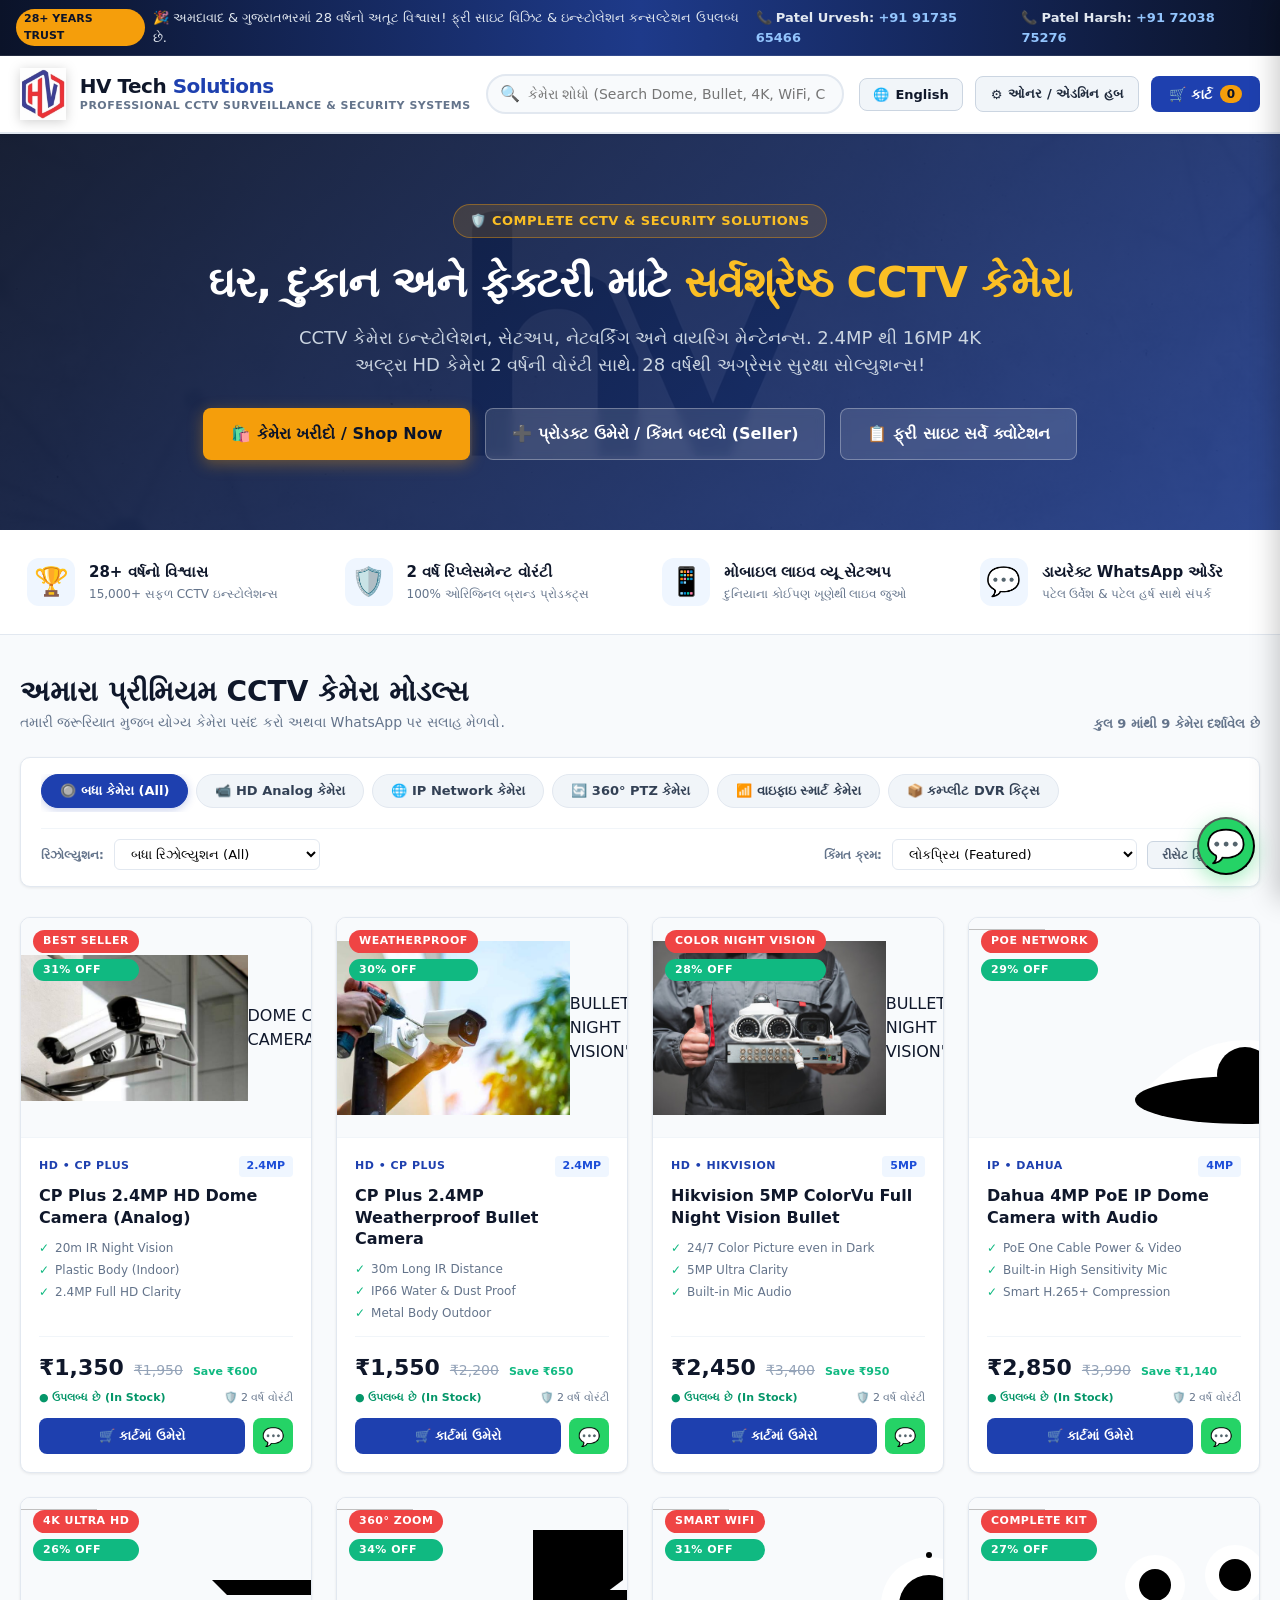
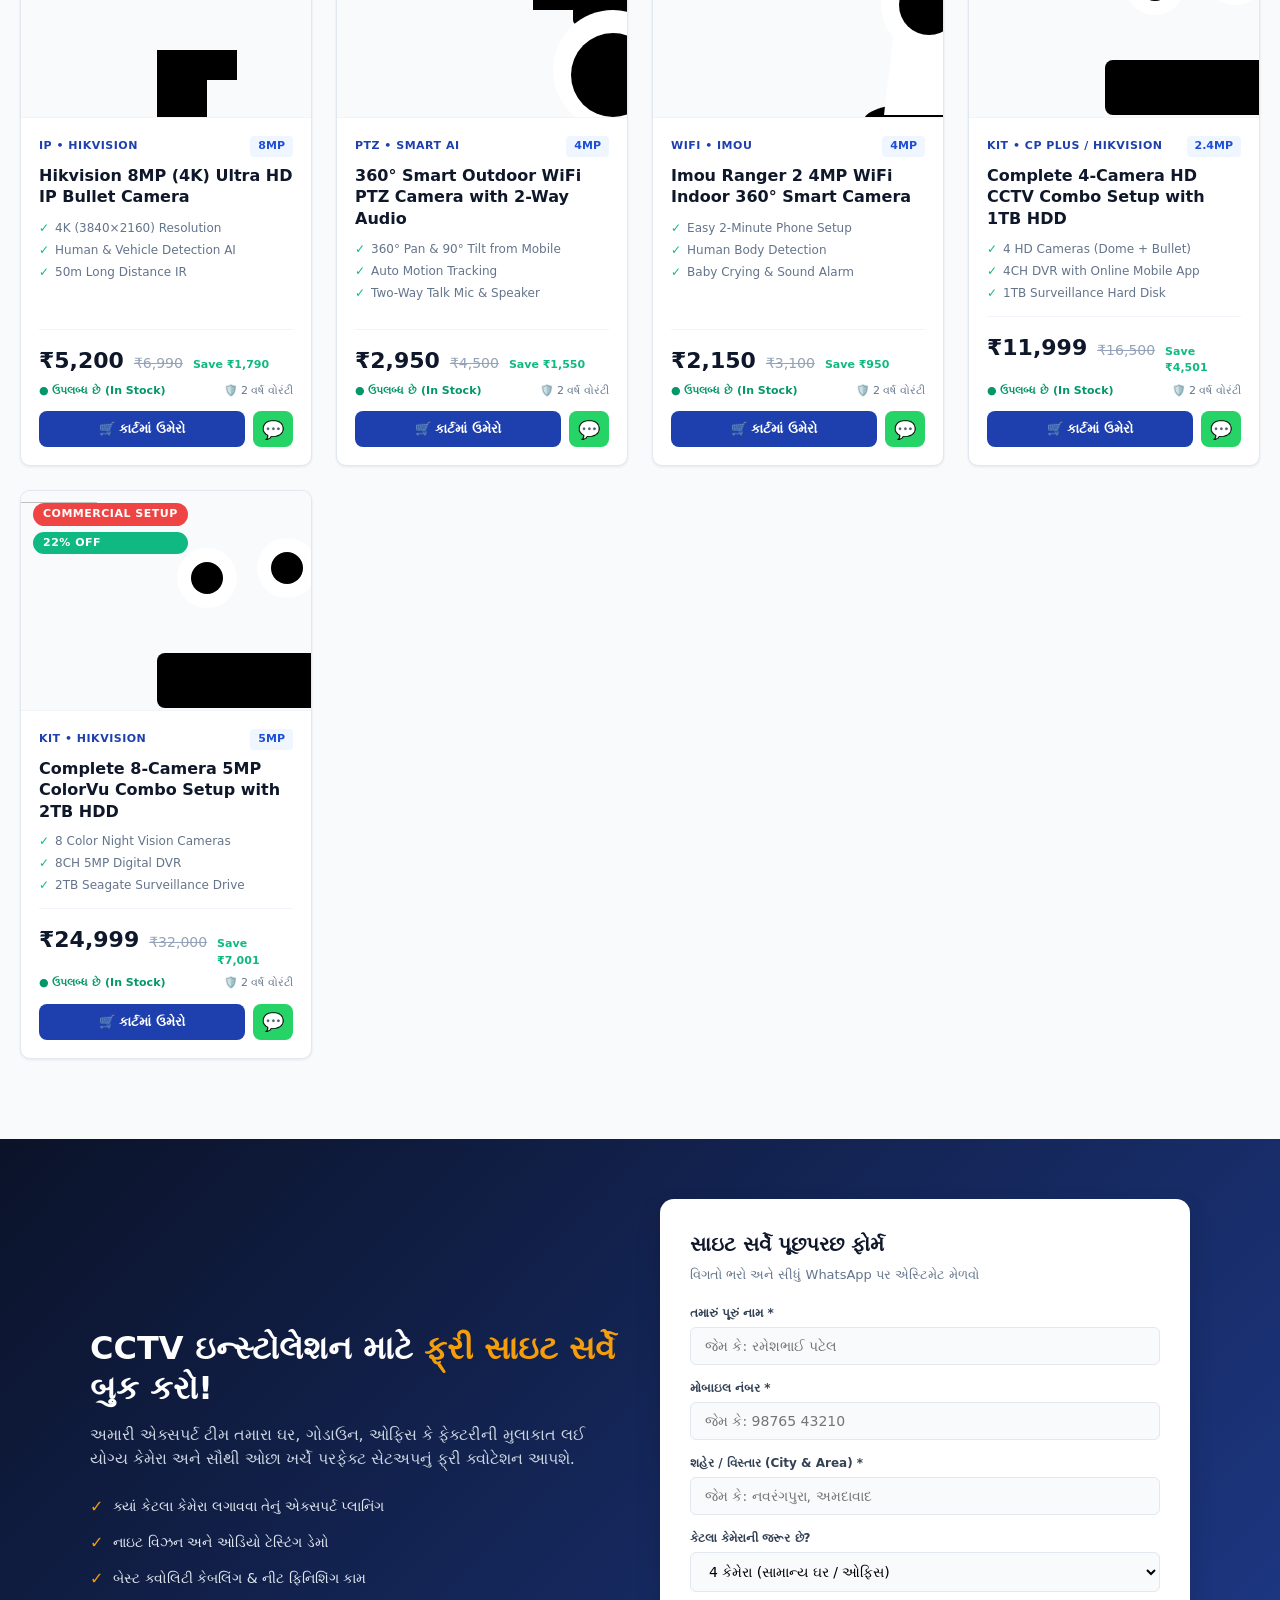
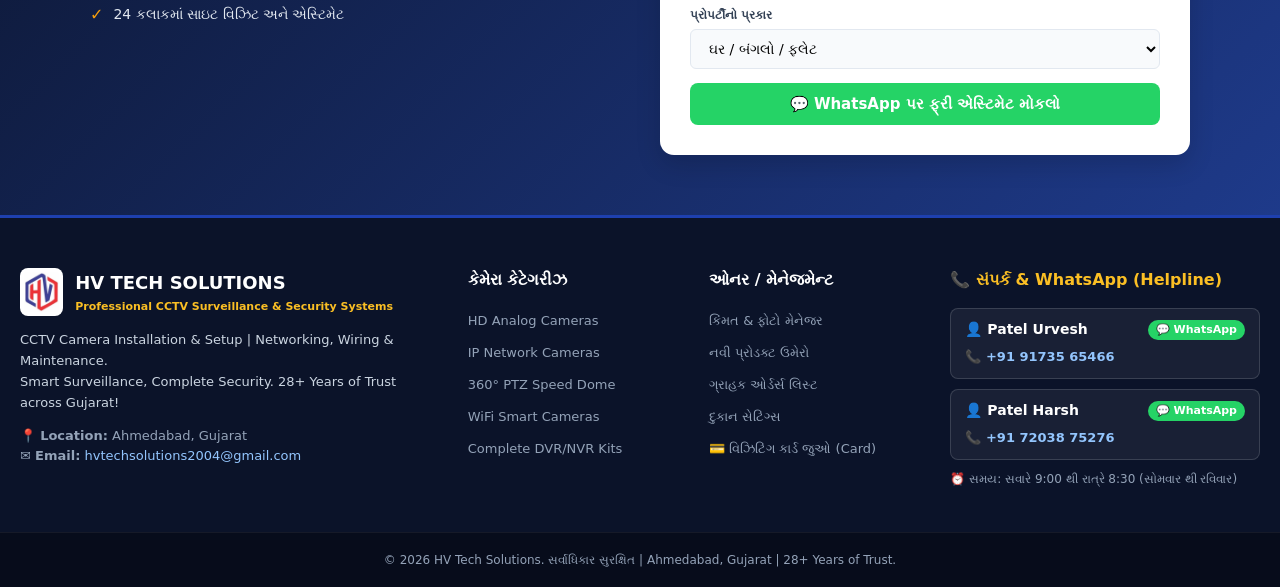
==== CCTV-Website-main/index.html @ d51a5d4d "Initial commit" ====
<!DOCTYPE html>
<html lang="gu">
<head>
    <meta charset="UTF-8">
    <meta name="viewport" content="width=device-width, initial-scale=1.0">
    <title>HV Tech Solutions - CCTV Camera Sales & Security Systems</title>
    <meta name="description" content="Complete CCTV Security Solutions in Gujarat. Buy HD, IP, PTZ, WiFi Smart Cameras, DVR Kits with 2 Year Warranty & Installation.">
    <link rel="stylesheet" href="style.css">
    <!-- Google Fonts for crisp Gujarati and English typography -->
    <link rel="preconnect" href="https://fonts.googleapis.com">
    <link rel="preconnect" href="https://fonts.gstatic.com" crossorigin>
    <link href="https://fonts.googleapis.com/css2?family=Plus+Jakarta+Sans:wght@400;500;600;700;800&display=swap" rel="stylesheet">
</head>
<body>

    <!-- 1. Top Announcement Bar -->
    <div class="announcement-bar">
        <div class="announcement-text">
            <span class="badge">28+ YEARS TRUST</span>
            <span id="announcementText" data-i18n="announcement">🎉 અમદાવાદ & ગુજરાતભરમાં 28 વર્ષનો અતૂટ વિશ્વાસ! ફ્રી સાઇટ વિઝિટ & ઇન્સ્ટોલેશન કન્સલ્ટેશન ઉપલબ્ધ છે.</span>
        </div>
        <div class="announcement-contact">
            <span>📞 <b>Patel Urvesh:</b> <a href="tel:+919173565466">+91 91735 65466</a></span>
            <span>📞 <b>Patel Harsh:</b> <a href="tel:+917203875276">+91 72038 75276</a></span>
        </div>
    </div>

    <!-- 2. Main Header -->
    <header class="site-header">
        <div class="header-container">
            <!-- Logo with HV Hexagon Badge from visiting card -->
            <a href="#" class="logo-area" onclick="resetAllFilters()">
                <img src="hv_logo.png" alt="HV Tech Solutions Logo" class="site-logo-img">
                <div class="logo-text">
                    <h1>HV Tech <span>Solutions</span></h1>
                    <p data-i18n="tagline">Professional CCTV Surveillance & Security Systems</p>
                </div>
            </a>

            <!-- Live Search Bar -->
            <div class="header-search">
                <span class="search-icon">🔍</span>
                <input type="text" id="searchInput" placeholder="કેમેરા શોધો (Search Dome, Bullet, 4K, WiFi, CP Plus, Hikvision...)">
                <span class="search-clear" id="searchClearBtn" onclick="clearSearch()">✕</span>
            </div>

            <!-- Header Actions -->
            <div class="header-actions">
                <!-- Language Toggle Button (English <-> ગુજરાતી) -->
                <button class="btn-lang-toggle" id="langToggleBtn" onclick="toggleLanguage()" title="Switch Language / ભાષા બદલો">
                    🌐 <span id="currentLangLabel">English</span>
                </button>

                <!-- Owner Hub / Admin Login Button -->
                <button class="btn-header-admin" id="adminToggleBtn" onclick="toggleAdminMode()" title="Owner / Seller Hub">
                    ⚙️ <span id="adminToggleText">ઓનર / એડમિન હબ</span>
                </button>

                <!-- Cart Button -->
                <button class="btn-header-cart" onclick="openCartDrawer()" title="View Shopping Cart">
                    <span id="cartBtnText">🛒 કાર્ટ</span>
                    <span class="cart-badge" id="cartCountBadge">0</span>
                </button>
            </div>
        </div>
    </header>

    <!-- 3. Admin Live Action Quick Banner (Shows when Admin Mode is ON) -->
    <div class="admin-quick-banner" id="adminQuickBanner">
        <div class="admin-banner-inner">
            <div class="admin-banner-status">
                <span class="status-dot"></span>
                <span><b>એડમિન મોડ ચાલુ છે:</b> તમે અહીંથી લાઈવ નવી પ્રોડક્ટ ઉમેરી શકો છો અને કિંમતો બદલી શકો છો!</span>
            </div>
            <div class="admin-banner-actions">
                <button class="btn-sm-accent" onclick="openOwnerHub('add')">➕ નવી પ્રોડક્ટ ઉમેરો (Add Product)</button>
                <button class="btn-sm-light" onclick="openOwnerHub('manage')">📊 કિંમત બદલો મેનેજર (Manage Prices)</button>
                <button class="btn-sm-light" onclick="resetToDefaultProducts()">🔄 ડિફોલ્ટ રિસેટ (Reset Catalog)</button>
                <button class="btn-sm-light" onclick="toggleAdminMode()">🔒 એડમિન બંધ કરો (Logout)</button>
            </div>
        </div>
    </div>

    <!-- 4. Hero Section -->
    <section class="hero-section">
        <div class="hero-content">
            <div class="hero-pill" data-i18n="hero_pill">🛡️ COMPLETE CCTV & SECURITY SOLUTIONS</div>
            <h2 class="hero-title" data-i18n="hero_title">ઘર, દુકાન અને ફેક્ટરી માટે <span>સર્વશ્રેષ્ઠ CCTV કેમેરા</span></h2>
            <p class="hero-description" data-i18n="hero_desc">
                CCTV કેમેરા ઇન્સ્ટોલેશન, સેટઅપ, નેટવર્કિંગ અને વાયરિંગ મેન્ટેનન્સ. 2.4MP થી 16MP 4K અલ્ટ્રા HD કેમેરા 2 વર્ષની વોરંટી સાથે. 28 વર્ષથી અગ્રેસર સુરક્ષા સોલ્યુશન્સ!
            </p>
            <div class="hero-buttons">
                <a href="#catalog" class="btn-hero-primary" data-i18n="shop_btn">🛍️ કેમેરા ખરીદો / Shop Now</a>
                <button class="btn-hero-secondary" onclick="openOwnerHub('add')" data-i18n="seller_btn">➕ પ્રોડક્ટ ઉમેરો / કિંમત બદલો (Seller)</button>
                <a href="#inquirySection" class="btn-hero-secondary" data-i18n="survey_btn">📋 ફ્રી સાઇટ સર્વે ક્વોટેશન</a>
            </div>
        </div>
    </section>

    <!-- 5. Trust Badges Strip -->
    <section class="trust-strip">
        <div class="trust-grid">
            <div class="trust-item">
                <div class="trust-icon">🏆</div>
                <div class="trust-info">
                    <h4 data-i18n="trust_1_title">28+ વર્ષનો વિશ્વાસ</h4>
                    <p data-i18n="trust_1_desc">15,000+ સફળ CCTV ઇન્સ્ટોલેશન્સ</p>
                </div>
            </div>
            <div class="trust-item">
                <div class="trust-icon">🛡️</div>
                <div class="trust-info">
                    <h4 data-i18n="trust_2_title">2 વર્ષ રિપ્લેસમેન્ટ વોરંટી</h4>
                    <p data-i18n="trust_2_desc">100% ઓરિજિનલ બ્રાન્ડ પ્રોડક્ટ્સ</p>
                </div>
            </div>
            <div class="trust-item">
                <div class="trust-icon">📱</div>
                <div class="trust-info">
                    <h4 data-i18n="trust_3_title">મોબાઇલ લાઇવ વ્યૂ સેટઅપ</h4>
                    <p data-i18n="trust_3_desc">દુનિયાના કોઈપણ ખૂણેથી લાઇવ જુઓ</p>
                </div>
            </div>
            <div class="trust-item">
                <div class="trust-icon">💬</div>
                <div class="trust-info">
                    <h4 data-i18n="trust_4_title">ડાયરેક્ટ WhatsApp ઓર્ડર</h4>
                    <p data-i18n="trust_4_desc">પટેલ ઉર્વેશ & પટેલ હર્ષ સાથે સંપર્ક</p>
                </div>
            </div>
        </div>
    </section>

    <!-- 6. Main Product Catalog Section -->
    <main class="catalog-container" id="catalog">
        <div class="section-title-bar">
            <div>
                <h2 data-i18n="catalog_title">અમારા પ્રીમિયમ CCTV કેમેરા મોડલ્સ</h2>
                <p data-i18n="catalog_desc">તમારી જરૂરિયાત મુજબ યોગ્ય કેમેરા પસંદ કરો અથવા WhatsApp પર સલાહ મેળવો.</p>
            </div>
            <div class="product-count-badge" id="productCountBadge">Loading Cameras...</div>
        </div>

        <!-- Filter Bar -->
        <div class="filter-bar">
            <!-- Category Tabs -->
            <div class="category-tabs">
                <button class="category-tab-btn active" onclick="setCategory('all', this)" data-i18n="tab_all">🔘 બધા કેમેરા (All)</button>
                <button class="category-tab-btn" onclick="setCategory('hd', this)" data-i18n="tab_hd">📹 HD Analog કેમેરા</button>
                <button class="category-tab-btn" onclick="setCategory('ip', this)" data-i18n="tab_ip">🌐 IP Network કેમેરા</button>
                <button class="category-tab-btn" onclick="setCategory('ptz', this)" data-i18n="tab_ptz">🔄 360° PTZ કેમેરા</button>
                <button class="category-tab-btn" onclick="setCategory('wifi', this)" data-i18n="tab_wifi">📶 વાઇફાઇ સ્માર્ટ કેમેરા</button>
                <button class="category-tab-btn" onclick="setCategory('kit', this)" data-i18n="tab_kit">📦 કમ્પ્લીટ DVR કિટ્સ</button>
            </div>

            <!-- Secondary Filters Row -->
            <div class="filter-secondary-row">
                <div class="filter-group">
                    <span class="filter-label" data-i18n="res_label">રિઝોલ્યુશન (Resolution):</span>
                    <select id="filterResolution" class="filter-select">
                        <option value="all">બધા રિઝોલ્યુશન (All)</option>
                        <option value="2.4MP">2.4 Megapixel Full HD</option>
                        <option value="4MP">4 Megapixel 2K</option>
                        <option value="5MP">5 Megapixel Super HD</option>
                        <option value="8MP">8 Megapixel 4K Ultra HD</option>
                    </select>
                </div>

                <div class="filter-group">
                    <span class="filter-label" data-i18n="sort_label">કિંમત ક્રમ (Sort):</span>
                    <select id="filterSort" class="filter-select">
                        <option value="featured">લોકપ્રિય (Featured)</option>
                        <option value="price-low">કિંમત: ઓછી થી વધુ (Low to High)</option>
                        <option value="price-high">કિંમત: વધુ થી ઓછી (High to Low)</option>
                        <option value="resolution">રિઝોલ્યુશન: હાઇ ક્વોલિટી</option>
                    </select>
                    <button class="btn-sm-light" style="background:#f1f5f9; color:#475569; border-color:#cbd5e1;" onclick="resetAllFilters()" data-i18n="reset_filter">રીસેટ ફિલ્ટર</button>
                </div>
            </div>
        </div>

        <!-- Dynamic Product Grid -->
        <div class="product-grid" id="productGrid">
            <!-- Rendered by script.js -->
        </div>
    </main>

    <!-- 7. Free Site Survey & Installation Inquiry Section -->
    <section class="inquiry-section" id="inquirySection">
        <div class="inquiry-inner">
            <div class="inquiry-text">
                <h2 data-i18n="inquiry_title">CCTV ઇન્સ્ટોલેશન માટે <span>ફ્રી સાઇટ સર્વે</span> બુક કરો!</h2>
                <p data-i18n="inquiry_desc">
                    અમારી એક્સપર્ટ ટીમ તમારા ઘર, ગોડાઉન, ઓફિસ કે ફેક્ટરીની મુલાકાત લઈ યોગ્ય કેમેરા અને સૌથી ઓછા ખર્ચે પરફેક્ટ સેટઅપનું ફ્રી ક્વોટેશન આપશે.
                </p>
                <ul class="inquiry-checklist">
                    <li><span>✓</span> ક્યાં કેટલા કેમેરા લગાવવા તેનું એક્સપર્ટ પ્લાનિંગ</li>
                    <li><span>✓</span> નાઇટ વિઝન અને ઓડિયો ટેસ્ટિંગ ડેમો</li>
                    <li><span>✓</span> બેસ્ટ ક્વોલિટી કેબલિંગ & નીટ ફિનિશિંગ કામ</li>
                    <li><span>✓</span> 24 કલાકમાં સાઇટ વિઝિટ અને એસ્ટિમેટ</li>
                </ul>
            </div>

            <!-- Inquiry Form -->
            <div class="inquiry-form-card">
                <h3>સાઇટ સર્વે પૂછપરછ ફોર્મ</h3>
                <p>વિગતો ભરો અને સીધું WhatsApp પર એસ્ટિમેટ મેળવો</p>
                <form id="surveyForm" onsubmit="submitSiteSurvey(event)">
                    <div class="form-group">
                        <label>તમારું પૂરું નામ *</label>
                        <input type="text" id="surveyName" class="form-control" placeholder="જેમ કે: રમેશભાઈ પટેલ" required>
                    </div>
                    <div class="form-group">
                        <label>મોબાઇલ નંબર *</label>
                        <input type="tel" id="surveyPhone" class="form-control" placeholder="જેમ કે: 98765 43210" required>
                    </div>
                    <div class="form-group">
                        <label>શહેર / વિસ્તાર (City & Area) *</label>
                        <input type="text" id="surveyLocation" class="form-control" placeholder="જેમ કે: નવરંગપુરા, અમદાવાદ" required>
                    </div>
                    <div class="form-group">
                        <label>કેટલા કેમેરાની જરૂર છે?</label>
                        <select id="surveyCameras" class="form-control">
                            <option value="2 Cameras (નાની દુકાન / ઘર)">2 કેમેરા (નાની દુકાન / ઘર)</option>
                            <option value="4 Cameras (સામાન્ય ઘર / ઓફિસ)" selected>4 કેમેરા (સામાન્ય ઘર / ઓફિસ)</option>
                            <option value="8 Cameras (શોરૂમ / મોટું મકાન)">8 કેમેરા (શોરૂમ / મોટું મકાન)</option>
                            <option value="16+ Cameras (ગોડાઉન / ફેક્ટરી)">16+ કેમેરા (ગોડાઉન / ફેક્ટરી)</option>
                        </select>
                    </div>
                    <div class="form-group">
                        <label>પ્રોપર્ટીનો પ્રકાર</label>
                        <select id="surveyProperty" class="form-control">
                            <option value="Home / Flat">ઘર / બંગલો / ફ્લેટ</option>
                            <option value="Shop / Showroom">દુકાન / શોરૂમ</option>
                            <option value="Office / Building">ઓફિસ / કોમર્શિયલ</option>
                            <option value="Factory / Godown">ફેક્ટરી / ગોડાઉન</option>
                            <option value="Farmhouse">ફાર્મહાઉસ / ખુલ્લી જગ્યા</option>
                        </select>
                    </div>
                    <button type="submit" class="btn-submit-inquiry">
                        💬 WhatsApp પર ફ્રી એસ્ટિમેટ મોકલો
                    </button>
                </form>
            </div>
        </div>
    </section>

    <!-- 8. Footer -->
    <footer class="site-footer">
        <div class="footer-top">
            <!-- Company Info & Logo -->
            <div class="footer-col">
                <div style="display:flex; align-items:center; gap:12px; margin-bottom:14px;">
                    <img src="hv_logo.png" alt="HV Logo" style="height:48px; width:auto; background:white; padding:4px; border-radius:8px;">
                    <div>
                        <h3 style="margin-bottom:2px; font-size:18px;">HV TECH SOLUTIONS</h3>
                        <p style="margin:0; font-size:11px; color:#fbbf24; font-weight:bold;">Professional CCTV Surveillance & Security Systems</p>
                    </div>
                </div>
                <p style="font-size:13px; color:#cbd5e1; line-height:1.6;">
                    CCTV Camera Installation & Setup | Networking, Wiring & Maintenance.<br>
                    Smart Surveillance, Complete Security. 28+ Years of Trust across Gujarat!
                </p>
                <p style="font-size:13px; color:#94a3b8; margin-top:8px;">
                    📍 <b>Location:</b> Ahmedabad, Gujarat<br>
                    ✉️ <b>Email:</b> <a href="mailto:hvtechsolutions2004@gmail.com" style="color:#93c5fd; text-decoration:none;">hvtechsolutions2004@gmail.com</a>
                </p>
            </div>

            <!-- Categories -->
            <div class="footer-col">
                <h3 data-i18n="footer_cat_title">કેમેરા કેટેગરીઝ</h3>
                <ul class="footer-links">
                    <li><a href="#catalog" onclick="setCategory('hd')">HD Analog Cameras</a></li>
                    <li><a href="#catalog" onclick="setCategory('ip')">IP Network Cameras</a></li>
                    <li><a href="#catalog" onclick="setCategory('ptz')">360° PTZ Speed Dome</a></li>
                    <li><a href="#catalog" onclick="setCategory('wifi')">WiFi Smart Cameras</a></li>
                    <li><a href="#catalog" onclick="setCategory('kit')">Complete DVR/NVR Kits</a></li>
                </ul>
            </div>

            <!-- Owner & Quick Management Links -->
            <div class="footer-col">
                <h3 data-i18n="footer_admin_title">ઓનર / મેનેજમેન્ટ</h3>
                <ul class="footer-links">
                    <li><a href="#" onclick="openOwnerHub('manage')">કિંમત & ફોટો મેનેજર</a></li>
                    <li><a href="#" onclick="openOwnerHub('add')">નવી પ્રોડક્ટ ઉમેરો</a></li>
                    <li><a href="#" onclick="openOwnerHub('orders')">ગ્રાહક ઓર્ડર્સ લિસ્ટ</a></li>
                    <li><a href="#" onclick="openOwnerHub('settings')">દુકાન સેટિંગ્સ</a></li>
                    <li><a href="#" onclick="openVisitingCardModal()">💳 વિઝિટિંગ કાર્ડ જુઓ (Card)</a></li>
                </ul>
            </div>

            <!-- Direct Contact: Patel Urvesh & Patel Harsh -->
            <div class="footer-col">
                <h3 style="color:#fbbf24;">📞 સંપર્ક & WhatsApp (Helpline)</h3>
                
                <!-- Patel Urvesh Card -->
                <div class="footer-contact-card">
                    <div class="footer-contact-name">
                        <span>👤 Patel Urvesh</span>
                        <a href="https://wa.me/919173565466?text=Hello%20Patel%20Urvesh%2C%20I%20need%20information%20about%20CCTV%20Cameras" target="_blank" class="footer-wa-badge">
                            💬 WhatsApp
                        </a>
                    </div>
                    <div>
                        <a href="tel:+919173565466" class="footer-contact-phone">
                            📞 +91 91735 65466
                        </a>
                    </div>
                </div>

                <!-- Patel Harsh Card -->
                <div class="footer-contact-card">
                    <div class="footer-contact-name">
                        <span>👤 Patel Harsh</span>
                        <a href="https://wa.me/917203875276?text=Hello%20Patel%20Harsh%2C%20I%20need%20information%20about%20CCTV%20Cameras" target="_blank" class="footer-wa-badge">
                            💬 WhatsApp
                        </a>
                    </div>
                    <div>
                        <a href="tel:+917203875276" class="footer-contact-phone">
                            📞 +91 72038 75276
                        </a>
                    </div>
                </div>

                <p style="font-size:12px; color:#94a3b8; margin-top:8px;">
                    ⏰ સમય: સવારે 9:00 થી રાત્રે 8:30 (સોમવાર થી રવિવાર)
                </p>
            </div>
        </div>
        <div class="footer-bottom">
            <p>&copy; 2026 HV Tech Solutions. સર્વાધિકાર સુરક્ષિત | Ahmedabad, Gujarat | 28+ Years of Trust.</p>
        </div>
    </footer>

    <!-- ------------------------------------------------------------- -->
    <!-- MODALS AND DRAWERS                                            -->
    <!-- ------------------------------------------------------------- -->

    <!-- Shopping Cart Slide-over Drawer -->
    <div class="cart-drawer" id="cartDrawer">
        <div class="cart-drawer-header">
            <h3>🛒 શોપિંગ કાર્ટ (Shopping Cart)</h3>
            <button class="modal-close-btn" onclick="closeCartDrawer()">✕</button>
        </div>
        <div class="cart-items-scroll" id="cartItemsContainer">
            <!-- Rendered by script.js -->
        </div>
        <div class="cart-drawer-footer">
            <div class="cart-summary-line">
                <span>સબટોટલ (Subtotal):</span>
                <span id="cartSubtotal">₹0</span>
            </div>
            <div class="cart-summary-line">
                <span>ડિલિવરી / પેકિંગ:</span>
                <span style="color:#10b981; font-weight:bold;">ફ્રી (FREE)</span>
            </div>
            <div class="cart-summary-line total-line">
                <span>કુલ રકમ (Total):</span>
                <span id="cartGrandTotal">₹0</span>
            </div>
            <button class="btn-checkout-wa" onclick="proceedToCheckout()">
                💬 આગળ વધો / ઓર્ડર વિગતો ભરો
            </button>
        </div>
    </div>

    <!-- Checkout Details Modal -->
    <div class="modal-overlay" id="checkoutModal">
        <div class="modal-window">
            <div class="modal-header">
                <h3>📋 ગ્રાહકની વિગત અને ડિલિવરી સરનામું</h3>
                <button class="modal-close-btn" onclick="closeCheckoutModal()">✕</button>
            </div>
            <div class="modal-body">
                <form id="checkoutForm" onsubmit="submitWhatsAppOrder(event)">
                    <div class="form-group">
                        <label>તમારું પૂરું નામ *</label>
                        <input type="text" id="custName" class="form-control" placeholder="જેમ કે: દિલીપભાઈ શાહ" required>
                    </div>
                    <div class="form-group">
                        <label>મોબાઇલ / WhatsApp નંબર *</label>
                        <input type="tel" id="custPhone" class="form-control" placeholder="જેમ કે: 98250 12345" required>
                    </div>
                    <div class="form-group">
                        <label>ડિલિવરી સરનામું (શેરી, વિસ્તાર, શહેર, પિનકોડ) *</label>
                        <textarea id="custAddress" class="form-control" rows="3" placeholder="તમારું પૂરું સરનામું લખો" required></textarea>
                    </div>
                    <div class="form-group">
                        <label>ઇન્સ્ટોલેશન ફિટિંગ જોઈએ છે?</label>
                        <select id="custInstall" class="form-control">
                            <option value="Yes (હા, ટેકનિશિયન મોકલો)">હા, ટેકનિશિયન મોકલો (Installation Required)</option>
                            <option value="No (ના, માત્ર કેમેરા ડિલિવરી)">ના, માત્ર કેમેરા ડિલિવરી (Self Fit)</option>
                        </select>
                    </div>
                    <div class="form-group">
                        <label>પેમેન્ટ પસંદગી</label>
                        <select id="custPayment" class="form-control">
                            <option value="Cash on Delivery (કેશ ઓન ડિલિવરી)">કેશ ઓન ડિલિવરી (Cash on Delivery)</option>
                            <option value="UPI / GPay / PhonePe ઓનલાઇન">UPI / GPay / PhonePe ઓનલાઇન</option>
                            <option value="ઇન્સ્ટોલેશન પછી પેમેન્ટ">ઇન્સ્ટોલેશન પૂર્ણ થયા પછી પેમેન્ટ</option>
                        </select>
                    </div>
                    <div class="form-group">
                        <label>ઓર્ડર કોને મોકલવો? (Send Order to) *</label>
                        <select id="checkoutRecipient" class="form-control">
                            <option value="9173565466" selected>Patel Urvesh (+91 91735 65466)</option>
                            <option value="7203875276">Patel Harsh (+91 72038 75276)</option>
                        </select>
                    </div>
                    <button type="submit" class="btn-checkout-wa" style="width:100%; margin-top:15px;">
                        📲 WhatsApp પર ઓર્ડર કન્ફર્મ કરો
                    </button>
                </form>
            </div>
        </div>
    </div>

    <!-- Quick Price & Photo Edit Modal -->
    <div class="modal-overlay" id="quickPriceModal">
        <div class="modal-window">
            <div class="modal-header">
                <h3>✏️ કેમેરા ફોટો & કિંમત બદલો (Change Photo & Price)</h3>
                <button class="modal-close-btn" onclick="closeQuickPriceModal()">✕</button>
            </div>
            <div class="modal-body">
                <!-- Photo Change Section -->
                <div class="edit-photo-section">
                    <label style="font-size:12px; font-weight:bold; color:#0f172a; display:block; margin-bottom:8px;">
                        📷 વર્તમાન ફોટો અને નવો ફોટો પ્રીવ્યૂ (Current & New Photo Preview):
                    </label>
                    <div class="edit-photo-preview-wrap">
                        <img id="quickEditImgPreview" src="" alt="Camera Preview">
                    </div>

                    <!-- File Upload Input -->
                    <div style="margin-bottom:10px;">
                        <label style="font-size:11px; font-weight:bold; color:#1e40af; display:block; margin-bottom:4px;">
                            📁 કમ્પ્યુટર / મોબાઈલમાંથી નવો ફોટો અપલોડ કરો:
                        </label>
                        <input type="file" id="quickEditFile" accept="image/*" class="form-control" style="font-size:12px; padding:6px;">
                    </div>

                    <!-- Preset Options -->
                    <div>
                        <label style="font-size:11px; font-weight:bold; color:#475569; display:block; margin-bottom:4px;">
                            અથવા રેડીમેડ CCTV ફોટોમાંથી સિલેક્ટ કરો:
                        </label>
                        <div class="edit-preset-picker">
                            <div class="edit-preset-item" onclick="selectQuickEditPreset('dome', this)">
                                <img src="data:image/svg+xml;utf8,<svg xmlns='http://www.w3.org/2000/svg' viewBox='0 0 100 80'><ellipse cx='50' cy='50' rx='35' ry='12' fill='%23cbd5e1'/><circle cx='50' cy='40' r='20' fill='%231e293b'/></svg>" alt="Dome">
                                <span>Dome</span>
                            </div>
                            <div class="edit-preset-item" onclick="selectQuickEditPreset('bullet', this)">
                                <img src="data:image/svg+xml;utf8,<svg xmlns='http://www.w3.org/2000/svg' viewBox='0 0 100 80'><rect x='20' y='25' width='50' height='25' rx='4' fill='%23475569'/><circle cx='70' cy='37' r='10' fill='%231e293b'/></svg>" alt="Bullet">
                                <span>Bullet</span>
                            </div>
                            <div class="edit-preset-item" onclick="selectQuickEditPreset('ptz', this)">
                                <img src="data:image/svg+xml;utf8,<svg xmlns='http://www.w3.org/2000/svg' viewBox='0 0 100 80'><circle cx='50' cy='45' r='22' fill='%233b82f6'/></svg>" alt="PTZ">
                                <span>360° PTZ</span>
                            </div>
                            <div class="edit-preset-item" onclick="selectQuickEditPreset('wifi', this)">
                                <img src="data:image/svg+xml;utf8,<svg xmlns='http://www.w3.org/2000/svg' viewBox='0 0 100 80'><circle cx='50' cy='35' r='16' fill='%231e293b'/><rect x='40' y='50' width='20' height='20' rx='4' fill='%23cbd5e1'/></svg>" alt="WiFi">
                                <span>WiFi</span>
                            </div>
                            <div class="edit-preset-item" onclick="selectQuickEditPreset('kit', this)">
                                <img src="data:image/svg+xml;utf8,<svg xmlns='http://www.w3.org/2000/svg' viewBox='0 0 100 80'><rect x='15' y='45' width='70' height='20' rx='3' fill='%231e293b'/><circle cx='35' cy='25' r='12' fill='%23475569'/></svg>" alt="Kit">
                                <span>DVR Kit</span>
                            </div>
                            <div class="edit-preset-item" onclick="selectQuickEditPreset('local_dome', this)">
                                <img src="images.jpeg" alt="HD Dome" onerror="this.src='data:image/svg+xml;utf8,<svg xmlns=\'http://www.w3.org/2000/svg\' viewBox=\'0 0 100 80\'><circle cx=\'50\' cy=\'40\' r=\'20\' fill=\'%231e293b\'/></svg>'">
                                <span>HD Dome</span>
                            </div>
                            <div class="edit-preset-item" onclick="selectQuickEditPreset('local_bullet', this)">
                                <img src="images (1).jpeg" alt="HD Bullet" onerror="this.src='data:image/svg+xml;utf8,<svg xmlns=\'http://www.w3.org/2000/svg\' viewBox=\'0 0 100 80\'><rect x=\'20\' y=\'25\' width=\'50\' height=\'25\' rx=\'4\' fill=\'%23475569\'/></svg>'">
                                <span>HD Bullet</span>
                            </div>
                            <div class="edit-preset-item" onclick="selectQuickEditPreset('local_colorvu', this)">
                                <img src="360_F_364144944_uClLSdb4fBolXsPw842K2FvRGMuYL9D5.jpg" alt="ColorVu" onerror="this.src='data:image/svg+xml;utf8,<svg xmlns=\'http://www.w3.org/2000/svg\' viewBox=\'0 0 100 80\'><rect x=\'20\' y=\'25\' width=\'50\' height=\'25\' rx=\'4\' fill=\'%232563eb\'/></svg>'">
                                <span>ColorVu</span>
                            </div>
                        </div>
                    </div>

                    <!-- URL input -->
                    <div style="margin-top:10px;">
                        <label style="font-size:11px; font-weight:bold; color:#475569; display:block; margin-bottom:4px;">
                            અથવા ફોટો URL / લિંક લખો:
                        </label>
                        <input type="url" id="quickEditImageUrl" class="form-control" placeholder="https://..." style="font-size:12px; padding:6px;" oninput="onQuickEditUrlInput(this.value)">
                    </div>
                </div>

                <div class="form-group">
                    <label>કેમેરાનું નામ (Camera Title) *</label>
                    <input type="text" id="quickEditNameInput" class="form-control" placeholder="Camera Name" required>
                </div>
                <div class="form-group">
                    <label>નવી વેચાણ કિંમત (New Selling Price ₹) *</label>
                    <input type="number" id="quickEditPrice" class="form-control" placeholder="e.g. 1500" required>
                </div>
                <div class="form-group">
                    <label>મૂળ MRP (Original MRP ₹ - ડિસ્કાઉન્ટ દર્શાવવા)</label>
                    <input type="number" id="quickEditMrp" class="form-control" placeholder="e.g. 2200">
                </div>
                <div class="form-group">
                    <label>સ્ટોક સ્થિતિ (Stock Status)</label>
                    <select id="quickEditStock" class="form-control">
                        <option value="true">● ઉપલબ્ધ છે (In Stock)</option>
                        <option value="false">○ આઉટ ઓફ સ્ટોક (Out of Stock)</option>
                    </select>
                </div>
            </div>
            <div class="modal-footer">
                <button class="btn-sm-light" style="color:#333; background:#e2e8f0;" onclick="closeQuickPriceModal()">રદ કરો (Cancel)</button>
                <button class="btn-hero-primary" style="padding:10px 20px; font-size:14px;" onclick="saveQuickPriceChanges()">
                    💾 ફોટો અને કિંમત સેવ કરો (Save Live)
                </button>
            </div>
        </div>
    </div>

    <!-- Product Details / Quick View Modal -->
    <div class="modal-overlay" id="productDetailModal">
        <div class="modal-window large">
            <div class="modal-header">
                <h3 id="detailModalTitle">CCTV Camera Details</h3>
                <button class="modal-close-btn" onclick="closeProductDetails()">✕</button>
            </div>
            <div class="modal-body">
                <div style="display:grid; grid-template-columns: repeat(auto-fit, minmax(280px, 1fr)); gap:25px; align-items:start;">
                    <div style="background:#f8fafc; border:1px solid #e2e8f0; border-radius:10px; padding:20px; text-align:center;">
                        <img id="detailModalImg" src="" alt="Camera" style="max-width:100%; height:240px; object-fit:contain;">
                    </div>
                    <div>
                        <span id="detailModalCategory" style="font-size:12px; font-weight:bold; color:#1e40af; text-transform:uppercase;"></span>
                        <div style="display:flex; align-items:baseline; gap:12px; margin:10px 0;">
                            <span id="detailModalPrice" style="font-size:26px; font-weight:800; color:#0f172a;"></span>
                            <span id="detailModalMrp" style="font-size:16px; color:#94a3b8; text-decoration:line-through;"></span>
                            <span id="detailModalDiscount" style="font-size:12px; font-weight:bold; color:#10b981; background:#ecfdf5; padding:2px 8px; border-radius:20px;"></span>
                        </div>
                        <p id="detailModalDesc" style="font-size:14px; color:#475569; margin-bottom:15px; line-height:1.5;"></p>
                        <h4 style="font-size:13px; font-weight:bold; color:#0f172a; margin-bottom:8px;">મુખ્ય ફીચર્સ & સ્પેસિફિકેશન:</h4>
                        <ul id="detailModalFeatures" style="list-style:none; font-size:13px; color:#334155; display:flex; flex-direction:column; gap:6px; margin-bottom:20px;"></ul>
                        <div style="display:flex; gap:10px; flex-wrap:wrap;">
                            <button id="detailModalAddCart" class="btn-hero-primary" style="padding:10px 22px; font-size:14px;">🛒 કાર્ટમાં ઉમેરો</button>
                            <button id="detailModalWa" class="btn-submit-inquiry" style="width:auto; padding:10px 20px; font-size:14px;">💬 WhatsApp પર પૂછપરછ</button>
                        </div>
                    </div>
                </div>
            </div>
        </div>
    </div>

    <!-- Owner / Admin Hub Modal -->
    <div class="modal-overlay" id="ownerHubModal">
        <div class="modal-window large">
            <div class="modal-header">
                <h3>⚙️ ઓનર કંટ્રોલ હબ (Owner Hub & Inventory Manager)</h3>
                <button class="modal-close-btn" onclick="closeOwnerHub()">✕</button>
            </div>
            <div class="modal-body">
                <!-- Tabs Navigation -->
                <div class="admin-tab-nav">
                    <button class="admin-tab-btn active" id="tabBtn-manage" onclick="switchAdminTab('manage')">📊 કિંમત બદલો મેનેજર (Manage Prices)</button>
                    <button class="admin-tab-btn" id="tabBtn-add" onclick="switchAdminTab('add')">➕ નવી પ્રોડક્ટ ઉમેરો (Add Camera)</button>
                    <button class="admin-tab-btn" id="tabBtn-orders" onclick="switchAdminTab('orders')">📦 ગ્રાહક ઓર્ડર્સ (Live Orders)</button>
                    <button class="admin-tab-btn" id="tabBtn-settings" onclick="switchAdminTab('settings')">⚙️ દુકાન સેટિંગ્સ (Shop Settings)</button>
                </div>

                <!-- Tab 1: Manage Products & Inline Price Change -->
                <div class="admin-tab-content active" id="tabContent-manage">
                    <div style="display:flex; justify-content:space-between; align-items:center; flex-wrap:wrap; gap:10px; margin-bottom:10px;">
                        <span style="font-size:13px; color:#475569;">
                            💡 <b>ટીપ:</b> ટેબલમાં સીધી કિંમત લખીને એન્ટર દબાવો અથવા બહાર ક્લિક કરો, કિંમત તરત જ લાઈવ બદલાઈ જશે!
                        </span>
                        <div style="display:flex; gap:8px;">
                            <button class="btn-sm-accent" onclick="switchAdminTab('add')">➕ નવી પ્રોડક્ટ ઉમેરો</button>
                            <button class="btn-sm-light" style="background:#f1f5f9; color:#333; border-color:#ccc;" onclick="resetToDefaultProducts()">🔄 ડિફોલ્ટ રિસેટ</button>
                        </div>
                    </div>

                    <div class="admin-table-wrap">
                        <table class="admin-table">
                            <thead>
                                <tr>
                                    <th>#</th>
                                    <th>ફોટો</th>
                                    <th>કેમેરા નામ & વિગત</th>
                                    <th>લાઈવ કિંમત (₹)</th>
                                    <th>MRP (₹)</th>
                                    <th>સ્ટોક</th>
                                    <th>ક્રિયા (Action)</th>
                                </tr>
                            </thead>
                            <tbody id="adminProductsTbody">
                                <!-- Rendered dynamically -->
                            </tbody>
                        </table>
                    </div>
                </div>

                <!-- Tab 2: Add New Product -->
                <div class="admin-tab-content" id="tabContent-add">
                    <form id="addProductForm" onsubmit="handleAddNewProduct(event)">
                        <div style="display:grid; grid-template-columns: repeat(auto-fit, minmax(220px, 1fr)); gap:15px;">
                            <div class="form-group" style="grid-column: 1 / -1;">
                                <label>કેમેરા / પ્રોડક્ટનું નામ *</label>
                                <input type="text" id="newProdName" class="form-control" placeholder="જેમ કે: CP Plus 4MP Smart Color Bullet Camera" required>
                            </div>
                            <div class="form-group">
                                <label>કેટેગરી (Category) *</label>
                                <select id="newProdCategory" class="form-control" required>
                                    <option value="hd">HD Analog Camera</option>
                                    <option value="ip">IP Network Camera</option>
                                    <option value="ptz">360° PTZ Camera</option>
                                    <option value="wifi">WiFi Smart Camera</option>
                                    <option value="kit">Complete DVR/NVR Combo Kit</option>
                                </select>
                            </div>
                            <div class="form-group">
                                <label>રિઝોલ્યુશન (Resolution) *</label>
                                <select id="newProdResolution" class="form-control" required>
                                    <option value="2.4MP">2.4 Megapixel Full HD</option>
                                    <option value="4MP">4 Megapixel 2K</option>
                                    <option value="5MP">5 Megapixel Super HD</option>
                                    <option value="8MP">8 Megapixel 4K Ultra HD</option>
                                    <option value="16MP">16 Megapixel Special</option>
                                </select>
                            </div>
                            <div class="form-group">
                                <label>બ્રાન્ડ (Brand)</label>
                                <input type="text" id="newProdBrand" class="form-control" placeholder="જેમ કે: CP Plus, Hikvision, Dahua">
                            </div>
                            <div class="form-group">
                                <label>વેચાણ કિંમત (Selling Price ₹) *</label>
                                <input type="number" id="newProdPrice" class="form-control" placeholder="e.g. 1800" required>
                            </div>
                            <div class="form-group">
                                <label>મૂળ MRP (Original MRP ₹)</label>
                                <input type="number" id="newProdMrp" class="form-control" placeholder="e.g. 2500">
                            </div>
                            <div class="form-group">
                                <label>સ્ટોક સ્થિતિ</label>
                                <select id="newProdStock" class="form-control">
                                    <option value="true">● ઉપલબ્ધ છે (In Stock)</option>
                                    <option value="false">○ આઉટ ઓફ સ્ટોક (Out of Stock)</option>
                                </select>
                            </div>
                        </div>

                        <!-- Image Selection Options -->
                        <div class="form-group" style="margin-top:15px;">
                            <label>કેમેરા ફોટો પસંદ કરો (Choose Camera Photo):</label>
                            <p style="font-size:12px; color:#64748b; margin-bottom:8px;">
                                નીચે આપેલા રેડીમેડ આઇકોન્સમાંથી પસંદ કરો અથવા મોબાઇલ/કમ્પ્યુટરમાંથી તમારો પોતાનો ફોટો અપલોડ કરો:
                            </p>
                            <div class="preset-images-picker">
                                <div class="preset-img-option selected" data-preset="dome">
                                    <img src="data:image/svg+xml;utf8,<svg xmlns='http://www.w3.org/2000/svg' viewBox='0 0 100 80'><ellipse cx='50' cy='50' rx='35' ry='12' fill='%23cbd5e1'/><circle cx='50' cy='40' r='20' fill='%231e293b'/></svg>" alt="Dome">
                                    <span>Dome Model</span>
                                </div>
                                <div class="preset-img-option" data-preset="bullet">
                                    <img src="data:image/svg+xml;utf8,<svg xmlns='http://www.w3.org/2000/svg' viewBox='0 0 100 80'><rect x='20' y='25' width='50' height='25' rx='4' fill='%23475569'/><circle cx='70' cy='37' r='10' fill='%231e293b'/></svg>" alt="Bullet">
                                    <span>Bullet Model</span>
                                </div>
                                <div class="preset-img-option" data-preset="ptz">
                                    <img src="data:image/svg+xml;utf8,<svg xmlns='http://www.w3.org/2000/svg' viewBox='0 0 100 80'><circle cx='50' cy='45' r='22' fill='%233b82f6'/></svg>" alt="PTZ">
                                    <span>360° PTZ</span>
                                </div>
                                <div class="preset-img-option" data-preset="wifi">
                                    <img src="data:image/svg+xml;utf8,<svg xmlns='http://www.w3.org/2000/svg' viewBox='0 0 100 80'><circle cx='50' cy='35' r='16' fill='%231e293b'/><rect x='40' y='50' width='20' height='20' rx='4' fill='%23cbd5e1'/></svg>" alt="WiFi">
                                    <span>WiFi Smart</span>
                                </div>
                                <div class="preset-img-option" data-preset="kit">
                                    <img src="data:image/svg+xml;utf8,<svg xmlns='http://www.w3.org/2000/svg' viewBox='0 0 100 80'><rect x='15' y='45' width='70' height='20' rx='3' fill='%231e293b'/><circle cx='35' cy='25' r='12' fill='%23475569'/></svg>" alt="Kit">
                                    <span>DVR Kit</span>
                                </div>
                            </div>

                            <div style="display:grid; grid-template-columns: 1fr 1fr; gap:12px; margin-top:10px;">
                                <div>
                                    <label style="font-size:11px;">અથવા કમ્પ્યુટર/મોબાઇલમાંથી ફોટો અપલોડ કરો:</label>
                                    <input type="file" id="newProductFile" accept="image/*" class="form-control">
                                </div>
                                <div>
                                    <label style="font-size:11px;">અથવા ફોટો લિંક (Image URL) લખો:</label>
                                    <input type="url" id="newProdImageUrl" class="form-control" placeholder="https://...">
                                </div>
                            </div>
                            <img id="newProductImgPreview" src="" alt="Preview" style="display:none; width:80px; height:80px; object-fit:contain; margin-top:10px; border:1px solid #ddd; border-radius:6px; padding:4px;">
                        </div>

                        <div class="form-group">
                            <label>મુખ્ય ફીચર્સ (અલ્પવિરામથી અલગ કરો - Comma separated)</label>
                            <input type="text" id="newProdFeatures" class="form-control" placeholder="Color Night Vision, IP67 Waterproof, Inbuilt Mic, Mobile View">
                        </div>

                        <div class="form-group">
                            <label>સંપૂર્ણ વર્ણન (Description)</label>
                            <textarea id="newProdDesc" class="form-control" rows="2" placeholder="પ્રોડક્ટ વિશે વધારાની વિગત..."></textarea>
                        </div>

                        <button type="submit" class="btn-hero-primary" style="width:100%; justify-content:center; padding:12px;">
                            ➕ વેબસાઇટ પર લાઈવ ઉમેરો (Add to Live Store)
                        </button>
                    </form>
                </div>

                <!-- Tab 3: Customer Live Orders -->
                <div class="admin-tab-content" id="tabContent-orders">
                    <div style="display:flex; justify-content:space-between; align-items:center; margin-bottom:12px;">
                        <h4 style="color:#0f172a;">ગ્રાહકો દ્વારા મળેલા લાઈવ ઓર્ડર્સ</h4>
                        <span style="font-size:12px; color:#64748b;">(WhatsApp પર મોકલેલા ઓર્ડર્સ અહીં નોંધાય છે)</span>
                    </div>
                    <div id="adminOrdersList">
                        <!-- Loaded dynamically -->
                    </div>
                </div>

                <!-- Tab 4: Shop & WhatsApp Settings -->
                <div class="admin-tab-content" id="tabContent-settings">
                    <form onsubmit="handleSaveSettings(event)" style="max-width:550px;">
                        <div class="form-group">
                            <label>તમારો WhatsApp નંબર (દેશના કોડ સાથે - જેમ કે 919876543210) *</label>
                            <input type="text" id="settingPhone" class="form-control" placeholder="919876543210" required>
                            <small style="color:#64748b;">ગ્રાહકોના બધા ઓર્ડર અને પૂછપરછ આ નંબર પર આવશે.</small>
                        </div>
                        <div class="form-group">
                            <label>દુકાન / બિઝનેસનું નામ</label>
                            <input type="text" id="settingShopName" class="form-control" placeholder="HV Tech Solutions">
                        </div>
                        <div class="form-group">
                            <label>શહેર અને રાજ્ય</label>
                            <input type="text" id="settingCity" class="form-control" placeholder="Ahmedabad, Gujarat">
                        </div>
                        <div class="form-group">
                            <label>UPI ID (પેમેન્ટ માટે)</label>
                            <input type="text" id="settingUpi" class="form-control" placeholder="hvtech@upi">
                        </div>
                        <button type="submit" class="btn-hero-primary" style="padding:10px 24px; font-size:14px; margin-top:10px;">
                            💾 સેટિંગ્સ સાચવો (Save Settings)
                        </button>
                    </form>
                </div>
            </div>
        </div>
    </div>

    <!-- Login Modal -->
    <div class="modal-overlay" id="loginModal">
        <div class="modal-window" style="max-width:400px;">
            <div class="modal-header">
                <h3>🔐 ઓનર / એડમિન લોગિન</h3>
                <button class="modal-close-btn" onclick="closeLoginModal()">✕</button>
            </div>
            <div class="modal-body">
                <form onsubmit="handleLoginSubmit(event)">
                    <p style="font-size:13px; color:#64748b; margin-bottom:15px;">
                        લાઈવ પ્રોડક્ટ ઉમેરવા અને કિંમત બદલવા માટે લોગિન કરો.<br>
                        (Default User: <b>owner</b>, Password: <b>admin123</b>)
                    </p>
                    <div class="form-group">
                        <label>યુઝરનેમ (Username)</label>
                        <input type="text" id="adminUser" class="form-control" value="owner" required>
                    </div>
                    <div class="form-group">
                        <label>પાસવર્ડ (Password)</label>
                        <input type="password" id="adminPass" class="form-control" value="admin123" required>
                    </div>
                    <button type="submit" class="btn-hero-primary" style="width:100%; justify-content:center; padding:10px; margin-top:10px;">
                        🔓 લોગિન કરો (Login)
                    </button>
                </form>
            </div>
        </div>
    </div>

    <!-- Invoice / Print Bill Modal -->
    <div class="modal-overlay" id="invoiceModal">
        <div class="modal-window large">
            <div class="modal-header">
                <h3>🧾 ઓર્ડર એસ્ટિમેટ / બિલ પ્રિન્ટ</h3>
                <button class="modal-close-btn" onclick="closeInvoiceModal()">✕</button>
            </div>
            <div class="modal-body">
                <div id="invoicePrintArea">
                    <!-- Loaded dynamically by script.js -->
                </div>
            </div>
            <div class="modal-footer">
                <button class="btn-sm-light" style="background:#e2e8f0; color:#333;" onclick="closeInvoiceModal()">બંધ કરો</button>
                <button class="btn-hero-primary" style="padding:10px 22px; font-size:14px;" onclick="printCurrentInvoice()">🖨️ બિલ પ્રિન્ટ / PDF ડાઉનલોડ</button>
            </div>
        </div>
    </div>

    <!-- Visiting Card Modal -->
    <div class="modal-overlay" id="visitingCardModal">
        <div class="modal-window" style="max-width:700px; text-align:center;">
            <div class="modal-header">
                <h3>💳 HV Tech Solutions - Official Visiting Card</h3>
                <button class="modal-close-btn" onclick="closeVisitingCardModal()">✕</button>
            </div>
            <div class="modal-body" style="padding:15px; text-align:center;">
                <img src="hv_card.jpg" alt="Visiting Card" style="max-width:100%; height:auto; border-radius:10px; box-shadow:0 6px 20px rgba(0,0,0,0.15);">
                <div style="display:flex; justify-content:center; gap:12px; margin-top:15px; flex-wrap:wrap;">
                    <a href="tel:+919173565466" class="btn-hero-primary" style="padding:8px 18px; font-size:13px; text-decoration:none;">📞 Call Patel Urvesh</a>
                    <a href="https://wa.me/919173565466?text=Hello%20Patel%20Urvesh" target="_blank" class="btn-submit-inquiry" style="width:auto; padding:8px 18px; font-size:13px; text-decoration:none;">💬 WhatsApp Urvesh</a>
                    <a href="tel:+917203875276" class="btn-hero-primary" style="padding:8px 18px; font-size:13px; text-decoration:none;">📞 Call Patel Harsh</a>
                    <a href="https://wa.me/917203875276?text=Hello%20Patel%20Harsh" target="_blank" class="btn-submit-inquiry" style="width:auto; padding:8px 18px; font-size:13px; text-decoration:none;">💬 WhatsApp Harsh</a>
                </div>
            </div>
        </div>
    </div>

    <!-- Floating WhatsApp Popup Menu -->
    <div class="wa-popup-menu" id="waPopupMenu">
        <div class="wa-popup-title">💬 WhatsApp Chat (સંપર્ક કરો)</div>
        <a href="https://wa.me/919173565466?text=Hello%20Patel%20Urvesh%2C%20I%20am%20interested%20in%20CCTV%20Cameras%20from%20HV%20Tech%20Solutions" target="_blank" class="wa-popup-option">
            <div>
                <b>Patel Urvesh</b><br>
                <small style="color:#64748b;">+91 91735 65466</small>
            </div>
            <div class="wa-popup-btn-icon">💬</div>
        </a>
        <a href="https://wa.me/917203875276?text=Hello%20Patel%20Harsh%2C%20I%20am%20interested%20in%20CCTV%20Cameras%20from%20HV%20Tech%20Solutions" target="_blank" class="wa-popup-option">
            <div>
                <b>Patel Harsh</b><br>
                <small style="color:#64748b;">+91 72038 75276</small>
            </div>
            <div class="wa-popup-btn-icon">💬</div>
        </a>
    </div>

    <!-- Floating WhatsApp Button -->
    <button class="floating-wa-btn" id="floatingWaBtn" onclick="toggleWaPopup()" title="WhatsApp Chat / સંપર્ક કરો">
        💬
    </button>

    <!-- Toast Notification Container -->
    <div class="toast-container" id="toastContainer"></div>

    <script src="script.js"></script>
</body>
</html>
---- CCTV-Website-main/style.css ----
:root {
    --primary: #1e40af;
    --primary-hover: #1d4ed8;
    --primary-light: #eff6ff;
    --accent: #f59e0b;
    --accent-hover: #d97706;
    --dark-bg: #0b1329;
    --dark-card: #111e38;
    --dark-text: #f8fafc;
    --light-bg: #f8fafc;
    --card-bg: #ffffff;
    --text-main: #0f172a;
    --text-muted: #64748b;
    --border-color: #e2e8f0;
    --success: #10b981;
    --danger: #ef4444;
    --shadow-sm: 0 1px 3px rgba(0,0,0,0.08);
    --shadow-md: 0 4px 12px rgba(0,0,0,0.1);
    --shadow-lg: 0 10px 25px rgba(0,0,0,0.15);
    --radius: 10px;
    --transition: all 0.25s ease;
}

* {
    margin: 0;
    padding: 0;
    box-sizing: border-box;
    font-family: 'Segoe UI', system-ui, -apple-system, BlinkMacSystemFont, Roboto, sans-serif;
}

body {
    background-color: var(--light-bg);
    color: var(--text-main);
    line-height: 1.5;
    min-height: 100vh;
    display: flex;
    flex-direction: column;
}

/* Announcement Bar */
.announcement-bar {
    background: linear-gradient(90deg, #0b1329 0%, #1e3a8a 50%, #0b1329 100%);
    color: #e2e8f0;
    padding: 8px 16px;
    font-size: 13px;
    display: flex;
    justify-content: space-between;
    align-items: center;
    border-bottom: 1px solid rgba(255,255,255,0.1);
}

.announcement-text {
    display: flex;
    align-items: center;
    gap: 8px;
    font-weight: 500;
}

.announcement-text .badge {
    background: var(--accent);
    color: #0b1329;
    padding: 2px 8px;
    border-radius: 20px;
    font-weight: 700;
    font-size: 11px;
}

.announcement-contact {
    display: flex;
    align-items: center;
    gap: 15px;
}

.announcement-contact a {
    color: #93c5fd;
    text-decoration: none;
    font-weight: 600;
    transition: var(--transition);
}

.announcement-contact a:hover {
    color: #ffffff;
}

/* Main Site Header */
.site-header {
    background: #ffffff;
    box-shadow: var(--shadow-sm);
    position: sticky;
    top: 0;
    z-index: 100;
    border-bottom: 2px solid var(--border-color);
}

.header-container {
    max-width: 1280px;
    margin: 0 auto;
    padding: 12px 20px;
    display: flex;
    align-items: center;
    justify-content: space-between;
    gap: 15px;
}

.logo-area {
    display: flex;
    align-items: center;
    gap: 14px;
    text-decoration: none;
    color: inherit;
    cursor: pointer;
}

.site-logo-img {
    height: 52px;
    width: auto;
    object-fit: contain;
    filter: drop-shadow(0 2px 6px rgba(0,0,0,0.18));
    transition: transform 0.25s ease;
}

.site-logo-img:hover {
    transform: scale(1.05);
}

.logo-icon {
    width: 44px;
    height: 44px;
    background: linear-gradient(135deg, #1e40af, #3b82f6);
    border-radius: 10px;
    display: flex;
    align-items: center;
    justify-content: center;
    color: white;
    font-size: 24px;
    box-shadow: 0 4px 10px rgba(30, 64, 175, 0.3);
}

.logo-text h1 {
    font-size: 20px;
    font-weight: 800;
    color: #0f172a;
    line-height: 1.2;
    letter-spacing: -0.5px;
}

.logo-text span {
    color: var(--primary);
}

.logo-text p {
    font-size: 11px;
    color: var(--text-muted);
    font-weight: 600;
    text-transform: uppercase;
    letter-spacing: 0.5px;
}

.btn-lang-toggle {
    display: flex;
    align-items: center;
    gap: 6px;
    background: #f1f5f9;
    border: 1px solid #cbd5e1;
    color: #0f172a;
    padding: 8px 13px;
    border-radius: 8px;
    font-size: 13px;
    font-weight: 700;
    cursor: pointer;
    transition: var(--transition);
}

.btn-lang-toggle:hover {
    background: #e2e8f0;
    border-color: #94a3b8;
    transform: translateY(-1px);
}

.btn-lang-toggle.active {
    background: #eff6ff;
    border-color: #2563eb;
    color: #1e40af;
}

/* Header Search */
.header-search {
    flex: 1;
    max-width: 460px;
    position: relative;
    display: flex;
    align-items: center;
}

.header-search input {
    width: 100%;
    padding: 10px 16px 10px 40px;
    border: 2px solid var(--border-color);
    border-radius: 30px;
    font-size: 14px;
    outline: none;
    transition: var(--transition);
    background-color: #f8fafc;
}

.header-search input:focus {
    border-color: var(--primary);
    background-color: #ffffff;
    box-shadow: 0 0 0 3px rgba(37, 99, 235, 0.15);
}

.header-search .search-icon {
    position: absolute;
    left: 14px;
    color: var(--text-muted);
    font-size: 16px;
    pointer-events: none;
}

.header-search .search-clear {
    position: absolute;
    right: 12px;
    cursor: pointer;
    color: var(--text-muted);
    display: none;
}

/* Header Actions */
.header-actions {
    display: flex;
    align-items: center;
    gap: 12px;
}

.btn-header-admin {
    display: flex;
    align-items: center;
    gap: 6px;
    background: #f1f5f9;
    border: 1px solid #cbd5e1;
    color: #1e293b;
    padding: 9px 15px;
    border-radius: 8px;
    font-size: 13px;
    font-weight: 600;
    cursor: pointer;
    transition: var(--transition);
}

.btn-header-admin:hover {
    background: #e2e8f0;
    border-color: #94a3b8;
}

.btn-header-admin.active {
    background: #dbeafe;
    border-color: #2563eb;
    color: #1d4ed8;
}

.btn-header-cart {
    display: flex;
    align-items: center;
    gap: 8px;
    background: var(--primary);
    color: white;
    border: none;
    padding: 9px 18px;
    border-radius: 8px;
    font-size: 14px;
    font-weight: 700;
    cursor: pointer;
    transition: var(--transition);
    position: relative;
}

.btn-header-cart:hover {
    background: var(--primary-hover);
    transform: translateY(-1px);
    box-shadow: 0 4px 12px rgba(30, 64, 175, 0.25);
}

.cart-badge {
    background: var(--accent);
    color: #0b1329;
    font-size: 12px;
    font-weight: 800;
    padding: 2px 7px;
    border-radius: 12px;
    min-width: 20px;
    text-align: center;
}

/* Admin Quick Banner (When Admin Mode is on) */
.admin-quick-banner {
    background: #0f172a;
    color: #f8fafc;
    padding: 10px 20px;
    border-bottom: 2px solid var(--accent);
    display: none;
}

.admin-quick-banner.show {
    display: block;
}

.admin-banner-inner {
    max-width: 1280px;
    margin: 0 auto;
    display: flex;
    align-items: center;
    justify-content: space-between;
    flex-wrap: wrap;
    gap: 10px;
    font-size: 13px;
}

.admin-banner-status {
    display: flex;
    align-items: center;
    gap: 8px;
    font-weight: 600;
}

.status-dot {
    width: 10px;
    height: 10px;
    border-radius: 50%;
    background-color: var(--success);
    box-shadow: 0 0 8px var(--success);
}

.admin-banner-actions {
    display: flex;
    align-items: center;
    gap: 10px;
}

.btn-sm-accent {
    background: var(--accent);
    color: #0b1329;
    border: none;
    padding: 6px 14px;
    border-radius: 6px;
    font-weight: 700;
    font-size: 12px;
    cursor: pointer;
    transition: var(--transition);
}

.btn-sm-accent:hover {
    background: var(--accent-hover);
}

.btn-sm-light {
    background: rgba(255,255,255,0.15);
    color: white;
    border: 1px solid rgba(255,255,255,0.25);
    padding: 6px 14px;
    border-radius: 6px;
    font-weight: 600;
    font-size: 12px;
    cursor: pointer;
    transition: var(--transition);
}

.btn-sm-light:hover {
    background: rgba(255,255,255,0.25);
}

/* Hero Section */
.hero-section {
    position: relative;
    background: linear-gradient(135deg, rgba(11, 19, 41, 0.94) 0%, rgba(30, 58, 138, 0.90) 100%), 
                url('1790089407801.jpg') center/cover no-repeat;
    color: white;
    padding: 70px 20px;
    text-align: center;
    overflow: hidden;
}

.hero-content {
    max-width: 900px;
    margin: 0 auto;
    position: relative;
    z-index: 2;
}

.hero-pill {
    display: inline-flex;
    align-items: center;
    gap: 8px;
    background: rgba(245, 158, 11, 0.15);
    border: 1px solid rgba(245, 158, 11, 0.4);
    color: #fbbf24;
    padding: 6px 16px;
    border-radius: 30px;
    font-size: 13px;
    font-weight: 700;
    margin-bottom: 20px;
    text-transform: uppercase;
    letter-spacing: 0.5px;
}

.hero-title {
    font-size: 42px;
    font-weight: 800;
    line-height: 1.2;
    margin-bottom: 16px;
    letter-spacing: -0.5px;
}

.hero-title span {
    color: #fbbf24;
}

.hero-description {
    font-size: 18px;
    color: #cbd5e1;
    margin-bottom: 30px;
    max-width: 720px;
    margin-left: auto;
    margin-right: auto;
}

.hero-buttons {
    display: flex;
    justify-content: center;
    gap: 15px;
    flex-wrap: wrap;
}

.btn-hero-primary {
    background: var(--accent);
    color: #0b1329;
    padding: 13px 28px;
    border-radius: 8px;
    font-size: 16px;
    font-weight: 800;
    text-decoration: none;
    transition: var(--transition);
    border: none;
    cursor: pointer;
    display: inline-flex;
    align-items: center;
    gap: 8px;
    box-shadow: 0 4px 15px rgba(245, 158, 11, 0.35);
}

.btn-hero-primary:hover {
    background: #fbbf24;
    transform: translateY(-2px);
    box-shadow: 0 6px 20px rgba(245, 158, 11, 0.45);
}

.btn-hero-secondary {
    background: rgba(255,255,255,0.12);
    color: white;
    border: 1px solid rgba(255,255,255,0.3);
    padding: 13px 26px;
    border-radius: 8px;
    font-size: 16px;
    font-weight: 700;
    text-decoration: none;
    transition: var(--transition);
    cursor: pointer;
    display: inline-flex;
    align-items: center;
    gap: 8px;
    backdrop-filter: blur(5px);
}

.btn-hero-secondary:hover {
    background: rgba(255,255,255,0.22);
    border-color: white;
    transform: translateY(-2px);
}

/* Trust Badges Strip */
.trust-strip {
    background: #ffffff;
    border-bottom: 1px solid var(--border-color);
    padding: 20px 15px;
}

.trust-grid {
    max-width: 1280px;
    margin: 0 auto;
    display: grid;
    grid-template-columns: repeat(auto-fit, minmax(220px, 1fr));
    gap: 20px;
}

.trust-item {
    display: flex;
    align-items: center;
    gap: 14px;
    padding: 8px 12px;
}

.trust-icon {
    font-size: 28px;
    width: 48px;
    height: 48px;
    background: #eff6ff;
    color: var(--primary);
    border-radius: 12px;
    display: flex;
    align-items: center;
    justify-content: center;
    flex-shrink: 0;
}

.trust-info h4 {
    font-size: 15px;
    font-weight: 700;
    color: var(--text-main);
    margin-bottom: 2px;
}

.trust-info p {
    font-size: 12px;
    color: var(--text-muted);
}

/* Main Shop Catalog Section */
.catalog-container {
    max-width: 1280px;
    margin: 0 auto;
    padding: 40px 20px;
    width: 100%;
}

.section-title-bar {
    display: flex;
    justify-content: space-between;
    align-items: flex-end;
    margin-bottom: 24px;
    flex-wrap: wrap;
    gap: 15px;
}

.section-title-bar h2 {
    font-size: 28px;
    font-weight: 800;
    color: #0f172a;
    line-height: 1.2;
}

.section-title-bar p {
    font-size: 14px;
    color: var(--text-muted);
    margin-top: 4px;
}

/* Filter Controls Bar */
.filter-bar {
    background: #ffffff;
    padding: 16px 20px;
    border-radius: var(--radius);
    box-shadow: var(--shadow-sm);
    border: 1px solid var(--border-color);
    margin-bottom: 30px;
    display: flex;
    flex-direction: column;
    gap: 16px;
}

.category-tabs {
    display: flex;
    gap: 8px;
    overflow-x: auto;
    padding-bottom: 4px;
    scrollbar-width: thin;
}

.category-tab-btn {
    background: #f1f5f9;
    border: 1px solid #e2e8f0;
    color: #334155;
    padding: 8px 18px;
    border-radius: 30px;
    font-size: 13px;
    font-weight: 700;
    cursor: pointer;
    white-space: nowrap;
    transition: var(--transition);
    display: inline-flex;
    align-items: center;
    gap: 6px;
}

.category-tab-btn:hover {
    background: #e2e8f0;
    color: #0f172a;
}

.category-tab-btn.active {
    background: var(--primary);
    border-color: var(--primary);
    color: white;
    box-shadow: 0 2px 8px rgba(30, 64, 175, 0.25);
}

.filter-secondary-row {
    display: flex;
    justify-content: space-between;
    align-items: center;
    flex-wrap: wrap;
    gap: 12px;
    padding-top: 10px;
    border-top: 1px solid #f1f5f9;
}

.filter-group {
    display: flex;
    align-items: center;
    gap: 10px;
    flex-wrap: wrap;
}

.filter-label {
    font-size: 12px;
    font-weight: 700;
    color: var(--text-muted);
    text-transform: uppercase;
}

.filter-select {
    padding: 6px 12px;
    border: 1px solid var(--border-color);
    border-radius: 6px;
    font-size: 13px;
    background: white;
    outline: none;
    font-weight: 500;
}

.product-count-badge {
    font-size: 13px;
    color: var(--text-muted);
    font-weight: 600;
}

/* Product Grid */
.product-grid {
    display: grid;
    grid-template-columns: repeat(auto-fill, minmax(280px, 1fr));
    gap: 24px;
}

/* Product Card */
.product-card {
    background: #ffffff;
    border-radius: var(--radius);
    border: 1px solid var(--border-color);
    overflow: hidden;
    box-shadow: var(--shadow-sm);
    transition: var(--transition);
    display: flex;
    flex-direction: column;
    position: relative;
}

.product-card:hover {
    transform: translateY(-4px);
    box-shadow: var(--shadow-md);
    border-color: #cbd5e1;
}

.product-badge-container {
    position: absolute;
    top: 12px;
    left: 12px;
    display: flex;
    flex-direction: column;
    gap: 6px;
    z-index: 5;
}

.product-badge {
    padding: 3px 10px;
    border-radius: 20px;
    font-size: 11px;
    font-weight: 800;
    text-transform: uppercase;
    letter-spacing: 0.5px;
}

.badge-bestseller {
    background: #ef4444;
    color: white;
}

.badge-4k {
    background: #8b5cf6;
    color: white;
}

.badge-discount {
    background: #10b981;
    color: white;
}

.badge-brand {
    background: #0f172a;
    color: #f8fafc;
}

/* Card Admin Tools Bar */
.card-admin-bar {
    position: absolute;
    top: 10px;
    right: 10px;
    z-index: 6;
    display: none;
    gap: 6px;
}

body.admin-mode .card-admin-bar {
    display: flex;
}

.btn-card-admin {
    background: rgba(15, 23, 42, 0.85);
    color: white;
    border: 1px solid rgba(255,255,255,0.2);
    width: 32px;
    height: 32px;
    border-radius: 6px;
    display: flex;
    align-items: center;
    justify-content: center;
    cursor: pointer;
    font-size: 14px;
    backdrop-filter: blur(4px);
    transition: var(--transition);
}

.btn-card-admin:hover {
    background: #0f172a;
    transform: scale(1.08);
}

.btn-card-admin.edit-btn:hover {
    background: var(--primary);
}

.btn-card-admin.delete-btn:hover {
    background: var(--danger);
}

/* Product Card Media */
.product-image-wrap {
    width: 100%;
    height: 220px;
    background: #f8fafc;
    position: relative;
    overflow: hidden;
    display: flex;
    align-items: center;
    justify-content: center;
    cursor: pointer;
    border-bottom: 1px solid #f1f5f9;
}

.product-image-wrap img {
    max-width: 90%;
    max-height: 90%;
    object-fit: contain;
    transition: transform 0.4s ease;
}

.product-card:hover .product-image-wrap img {
    transform: scale(1.06);
}

/* Product Card Body */
.product-card-body {
    padding: 18px;
    display: flex;
    flex-direction: column;
    flex: 1;
}

.product-meta-row {
    display: flex;
    align-items: center;
    justify-content: space-between;
    margin-bottom: 8px;
    font-size: 12px;
}

.product-category-tag {
    color: var(--primary);
    font-weight: 700;
    text-transform: uppercase;
    font-size: 11px;
    letter-spacing: 0.5px;
}

.product-res-tag {
    background: #eff6ff;
    color: #1d4ed8;
    padding: 2px 8px;
    border-radius: 4px;
    font-weight: 700;
    font-size: 11px;
}

.product-title {
    font-size: 16px;
    font-weight: 700;
    color: #0f172a;
    line-height: 1.35;
    margin-bottom: 10px;
    min-height: 44px;
    cursor: pointer;
}

.product-title:hover {
    color: var(--primary);
}

.product-features-list {
    list-style: none;
    margin-bottom: 14px;
    font-size: 12px;
    color: var(--text-muted);
    display: flex;
    flex-direction: column;
    gap: 4px;
}

.product-features-list li {
    display: flex;
    align-items: center;
    gap: 6px;
}

.product-features-list li::before {
    content: "✓";
    color: var(--success);
    font-weight: bold;
}

.product-price-section {
    margin-top: auto;
    padding-top: 14px;
    border-top: 1px solid #f1f5f9;
}

.price-row {
    display: flex;
    align-items: baseline;
    gap: 10px;
    margin-bottom: 6px;
}

.current-price {
    font-size: 22px;
    font-weight: 800;
    color: #0f172a;
}

.original-mrp {
    font-size: 14px;
    color: #94a3b8;
    text-decoration: line-through;
}

.savings-tag {
    font-size: 11px;
    color: var(--success);
    font-weight: 700;
}

.stock-status-row {
    display: flex;
    align-items: center;
    justify-content: space-between;
    margin-bottom: 12px;
    font-size: 12px;
}

.stock-badge {
    display: inline-flex;
    align-items: center;
    gap: 5px;
    font-weight: 700;
    font-size: 11px;
}

.stock-badge.in-stock {
    color: #059669;
}

.stock-badge.out-stock {
    color: #dc2626;
}

.warranty-text {
    color: var(--text-muted);
    font-size: 11px;
}

/* Card Action Buttons */
.card-actions-grid {
    display: grid;
    grid-template-columns: 1fr auto;
    gap: 8px;
}

.btn-add-cart {
    background: var(--primary);
    color: white;
    border: none;
    padding: 10px 14px;
    border-radius: 8px;
    font-size: 13px;
    font-weight: 700;
    cursor: pointer;
    transition: var(--transition);
    display: flex;
    align-items: center;
    justify-content: center;
    gap: 6px;
}

.btn-add-cart:hover {
    background: var(--primary-hover);
}

.btn-quick-wa {
    background: #25d366;
    color: white;
    border: none;
    width: 40px;
    border-radius: 8px;
    font-size: 18px;
    cursor: pointer;
    transition: var(--transition);
    display: flex;
    align-items: center;
    justify-content: center;
    text-decoration: none;
}

.btn-quick-wa:hover {
    background: #1eb956;
    transform: scale(1.05);
}

/* Live Quick Price & Photo Edit Button right on card */
.quick-price-edit-btn {
    display: none;
    width: 100%;
    margin-top: 8px;
    padding: 7px;
    background: #fef3c7;
    border: 1px dashed #d97706;
    color: #92400e;
    border-radius: 6px;
    font-size: 12px;
    font-weight: 700;
    cursor: pointer;
    text-align: center;
    transition: var(--transition);
}

body.admin-mode .quick-price-edit-btn {
    display: block;
}

.quick-price-edit-btn:hover {
    background: #fde68a;
    border-style: solid;
}

/* Card Photo Badge in Admin Mode */
.card-photo-badge {
    position: absolute;
    bottom: 8px;
    right: 8px;
    background: rgba(15, 23, 42, 0.88);
    color: white;
    border: 1px solid rgba(255,255,255,0.3);
    padding: 5px 12px;
    border-radius: 20px;
    font-size: 11px;
    font-weight: 700;
    cursor: pointer;
    display: none;
    z-index: 6;
    backdrop-filter: blur(4px);
    transition: var(--transition);
}

body.admin-mode .card-photo-badge {
    display: flex;
    align-items: center;
    gap: 5px;
}

.card-photo-badge:hover {
    background: var(--primary);
    transform: scale(1.05);
}

/* Photo Change in Modal */
.edit-photo-section {
    background: #f8fafc;
    border: 1px solid #e2e8f0;
    border-radius: 10px;
    padding: 16px;
    margin-bottom: 18px;
}

.edit-photo-preview-wrap {
    width: 130px;
    height: 130px;
    margin: 0 auto 12px;
    background: white;
    border-radius: 8px;
    border: 2px solid #cbd5e1;
    display: flex;
    align-items: center;
    justify-content: center;
    overflow: hidden;
    box-shadow: var(--shadow-sm);
    position: relative;
}

.edit-photo-preview-wrap img {
    max-width: 92%;
    max-height: 92%;
    object-fit: contain;
}

.edit-preset-picker {
    display: grid;
    grid-template-columns: repeat(auto-fill, minmax(75px, 1fr));
    gap: 8px;
    margin-top: 10px;
}

.edit-preset-item {
    border: 2px solid #e2e8f0;
    border-radius: 6px;
    padding: 4px;
    cursor: pointer;
    text-align: center;
    background: white;
    transition: var(--transition);
}

.edit-preset-item:hover {
    border-color: var(--primary);
    transform: translateY(-2px);
}

.edit-preset-item.selected {
    border-color: var(--primary);
    background: #eff6ff;
    box-shadow: 0 0 0 2px rgba(37, 99, 235, 0.25);
}

.edit-preset-item img {
    width: 100%;
    height: 42px;
    object-fit: contain;
}

.edit-preset-item span {
    font-size: 10px;
    font-weight: 700;
    color: #475569;
    display: block;
    margin-top: 2px;
}


/* No Results State */
.no-results {
    grid-column: 1 / -1;
    text-align: center;
    padding: 60px 20px;
    background: white;
    border-radius: var(--radius);
    border: 1px dashed var(--border-color);
}

.no-results-icon {
    font-size: 48px;
    margin-bottom: 12px;
}

.no-results h3 {
    font-size: 18px;
    color: #0f172a;
    margin-bottom: 6px;
}

.no-results p {
    font-size: 14px;
    color: var(--text-muted);
    margin-bottom: 18px;
}

/* Quotation & Inquiry Section */
.inquiry-section {
    background: linear-gradient(135deg, #0b1329 0%, #1e3a8a 100%);
    color: white;
    padding: 60px 20px;
    margin-top: 40px;
}

.inquiry-inner {
    max-width: 1100px;
    margin: 0 auto;
    display: grid;
    grid-template-columns: 1fr 1fr;
    gap: 40px;
    align-items: center;
}

.inquiry-text h2 {
    font-size: 32px;
    font-weight: 800;
    margin-bottom: 15px;
    line-height: 1.25;
}

.inquiry-text h2 span {
    color: var(--accent);
}

.inquiry-text p {
    color: #cbd5e1;
    font-size: 16px;
    margin-bottom: 24px;
}

.inquiry-checklist {
    list-style: none;
    display: flex;
    flex-direction: column;
    gap: 12px;
}

.inquiry-checklist li {
    display: flex;
    align-items: center;
    gap: 10px;
    font-size: 14px;
    color: #e2e8f0;
}

.inquiry-checklist span {
    color: var(--accent);
    font-weight: 900;
    font-size: 16px;
}

.inquiry-form-card {
    background: #ffffff;
    color: var(--text-main);
    padding: 30px;
    border-radius: 14px;
    box-shadow: var(--shadow-lg);
}

.inquiry-form-card h3 {
    font-size: 20px;
    font-weight: 800;
    margin-bottom: 6px;
    color: #0f172a;
}

.inquiry-form-card p {
    font-size: 13px;
    color: var(--text-muted);
    margin-bottom: 20px;
}

.form-group {
    margin-bottom: 14px;
}

.form-group label {
    display: block;
    font-size: 12px;
    font-weight: 700;
    color: #334155;
    margin-bottom: 5px;
}

.form-control {
    width: 100%;
    padding: 10px 14px;
    border: 1px solid var(--border-color);
    border-radius: 6px;
    font-size: 14px;
    outline: none;
    transition: var(--transition);
    background: #f8fafc;
}

.form-control:focus {
    border-color: var(--primary);
    background: white;
    box-shadow: 0 0 0 3px rgba(37, 99, 235, 0.12);
}

.btn-submit-inquiry {
    width: 100%;
    background: #25d366;
    color: white;
    border: none;
    padding: 12px;
    border-radius: 8px;
    font-size: 15px;
    font-weight: 800;
    cursor: pointer;
    transition: var(--transition);
    display: flex;
    align-items: center;
    justify-content: center;
    gap: 8px;
}

.btn-submit-inquiry:hover {
    background: #1eb956;
}

/* Modals General */
.modal-overlay {
    position: fixed;
    top: 0;
    left: 0;
    right: 0;
    bottom: 0;
    background: rgba(15, 23, 42, 0.65);
    backdrop-filter: blur(4px);
    z-index: 1000;
    display: none;
    align-items: center;
    justify-content: center;
    padding: 20px;
    overflow-y: auto;
}

.modal-overlay.open {
    display: flex;
}

.modal-window {
    background: #ffffff;
    border-radius: 14px;
    max-width: 600px;
    width: 100%;
    box-shadow: 0 20px 40px rgba(0,0,0,0.25);
    overflow: hidden;
    max-height: 90vh;
    display: flex;
    flex-direction: column;
    animation: modalPop 0.25s ease-out;
}

.modal-window.large {
    max-width: 900px;
}

@keyframes modalPop {
    from { transform: scale(0.95); opacity: 0; }
    to { transform: scale(1); opacity: 1; }
}

.modal-header {
    padding: 18px 24px;
    background: #f8fafc;
    border-bottom: 1px solid var(--border-color);
    display: flex;
    align-items: center;
    justify-content: space-between;
}

.modal-header h3 {
    font-size: 18px;
    font-weight: 800;
    color: #0f172a;
    display: flex;
    align-items: center;
    gap: 8px;
}

.modal-close-btn {
    background: none;
    border: none;
    font-size: 24px;
    color: var(--text-muted);
    cursor: pointer;
    width: 32px;
    height: 32px;
    border-radius: 50%;
    display: flex;
    align-items: center;
    justify-content: center;
    transition: var(--transition);
}

.modal-close-btn:hover {
    background: #e2e8f0;
    color: #0f172a;
}

.modal-body {
    padding: 24px;
    overflow-y: auto;
}

.modal-footer {
    padding: 16px 24px;
    background: #f8fafc;
    border-top: 1px solid var(--border-color);
    display: flex;
    justify-content: flex-end;
    gap: 12px;
}

/* Owner Hub Admin Tabs */
.admin-tab-nav {
    display: flex;
    border-bottom: 2px solid var(--border-color);
    margin-bottom: 20px;
    gap: 10px;
    overflow-x: auto;
}

.admin-tab-btn {
    padding: 10px 18px;
    background: none;
    border: none;
    border-bottom: 3px solid transparent;
    font-size: 14px;
    font-weight: 700;
    color: var(--text-muted);
    cursor: pointer;
    margin-bottom: -2px;
    transition: var(--transition);
    white-space: nowrap;
}

.admin-tab-btn:hover {
    color: var(--primary);
}

.admin-tab-btn.active {
    color: var(--primary);
    border-bottom-color: var(--primary);
}

.admin-tab-content {
    display: none;
}

.admin-tab-content.active {
    display: block;
}

/* Admin Products Management Table */
.admin-table-wrap {
    overflow-x: auto;
    border: 1px solid var(--border-color);
    border-radius: 8px;
    margin-top: 15px;
}

.admin-table {
    width: 100%;
    border-collapse: collapse;
    font-size: 13px;
    text-align: left;
}

.admin-table th {
    background: #f1f5f9;
    padding: 12px;
    font-weight: 700;
    color: #334155;
    border-bottom: 1px solid var(--border-color);
}

.admin-table td {
    padding: 10px 12px;
    border-bottom: 1px solid #f1f5f9;
    vertical-align: middle;
}

.admin-table tr:hover {
    background: #f8fafc;
}

.table-img-thumb {
    width: 48px;
    height: 48px;
    object-fit: contain;
    border-radius: 6px;
    background: #f1f5f9;
    padding: 2px;
}

.inline-price-input {
    width: 90px;
    padding: 6px 8px;
    border: 1px solid var(--border-color);
    border-radius: 4px;
    font-weight: 700;
    font-size: 13px;
    text-align: right;
}

.inline-price-input:focus {
    border-color: var(--primary);
    outline: none;
    box-shadow: 0 0 0 2px rgba(37, 99, 235, 0.2);
}

/* Preset Image Picker in Admin Add Product */
.preset-images-picker {
    display: grid;
    grid-template-columns: repeat(auto-fill, minmax(90px, 1fr));
    gap: 10px;
    margin-top: 8px;
}

.preset-img-option {
    border: 2px solid var(--border-color);
    border-radius: 8px;
    padding: 6px;
    cursor: pointer;
    text-align: center;
    transition: var(--transition);
    background: #f8fafc;
}

.preset-img-option:hover {
    border-color: var(--primary);
}

.preset-img-option.selected {
    border-color: var(--primary);
    background: #eff6ff;
    box-shadow: 0 0 0 2px rgba(37, 99, 235, 0.2);
}

.preset-img-option img {
    width: 100%;
    height: 50px;
    object-fit: contain;
}

.preset-img-option span {
    font-size: 10px;
    font-weight: 700;
    color: #475569;
    display: block;
    margin-top: 4px;
}

/* Cart Drawer */
.cart-drawer {
    position: fixed;
    top: 0;
    right: -420px;
    width: 100%;
    max-width: 420px;
    height: 100%;
    background: #ffffff;
    box-shadow: -5px 0 25px rgba(0,0,0,0.2);
    z-index: 1100;
    transition: right 0.3s cubic-bezier(0.4, 0, 0.2, 1);
    display: flex;
    flex-direction: column;
}

.cart-drawer.open {
    right: 0;
}

.cart-drawer-header {
    padding: 18px 20px;
    background: #f8fafc;
    border-bottom: 1px solid var(--border-color);
    display: flex;
    align-items: center;
    justify-content: space-between;
}

.cart-drawer-header h3 {
    font-size: 18px;
    font-weight: 800;
    color: #0f172a;
}

.cart-items-scroll {
    flex: 1;
    overflow-y: auto;
    padding: 20px;
    display: flex;
    flex-direction: column;
    gap: 14px;
}

.cart-item-row {
    display: flex;
    gap: 12px;
    align-items: center;
    padding: 12px;
    background: #f8fafc;
    border-radius: 8px;
    border: 1px solid #f1f5f9;
}

.cart-item-img {
    width: 55px;
    height: 55px;
    object-fit: contain;
    background: white;
    border-radius: 6px;
    padding: 4px;
}

.cart-item-info {
    flex: 1;
}

.cart-item-title {
    font-size: 13px;
    font-weight: 700;
    color: #0f172a;
    line-height: 1.3;
}

.cart-item-price {
    font-size: 14px;
    font-weight: 800;
    color: var(--primary);
    margin-top: 4px;
}

.cart-qty-ctrl {
    display: flex;
    align-items: center;
    gap: 6px;
    margin-top: 6px;
}

.btn-qty {
    width: 24px;
    height: 24px;
    background: white;
    border: 1px solid var(--border-color);
    border-radius: 4px;
    cursor: pointer;
    font-weight: 800;
    display: flex;
    align-items: center;
    justify-content: center;
}

.btn-qty:hover {
    background: #e2e8f0;
}

.cart-qty-number {
    font-size: 13px;
    font-weight: 700;
    min-width: 20px;
    text-align: center;
}

.btn-cart-remove {
    background: none;
    border: none;
    color: #94a3b8;
    cursor: pointer;
    font-size: 16px;
    padding: 4px;
    transition: var(--transition);
}

.btn-cart-remove:hover {
    color: var(--danger);
}

.cart-drawer-footer {
    padding: 20px;
    background: #f8fafc;
    border-top: 1px solid var(--border-color);
}

.cart-summary-line {
    display: flex;
    justify-content: space-between;
    font-size: 14px;
    margin-bottom: 8px;
    color: var(--text-muted);
}

.cart-summary-line.total-line {
    font-size: 18px;
    font-weight: 800;
    color: #0f172a;
    margin-top: 10px;
    padding-top: 10px;
    border-top: 1px dashed var(--border-color);
}

.btn-checkout-wa {
    width: 100%;
    background: #25d366;
    color: white;
    border: none;
    padding: 13px;
    border-radius: 8px;
    font-size: 15px;
    font-weight: 800;
    cursor: pointer;
    display: flex;
    align-items: center;
    justify-content: center;
    gap: 8px;
    margin-top: 14px;
    transition: var(--transition);
}

.btn-checkout-wa:hover {
    background: #1eb956;
    box-shadow: 0 4px 12px rgba(37, 211, 102, 0.35);
}

/* Floating WhatsApp Button */
.floating-wa-btn {
    position: fixed;
    bottom: 25px;
    right: 25px;
    background: #25d366;
    color: white;
    width: 58px;
    height: 58px;
    border-radius: 50%;
    display: flex;
    align-items: center;
    justify-content: center;
    font-size: 32px;
    box-shadow: 0 6px 20px rgba(37, 211, 102, 0.4);
    z-index: 900;
    cursor: pointer;
    text-decoration: none;
    transition: var(--transition);
}

.floating-wa-btn:hover {
    transform: scale(1.1) rotate(5deg);
}

/* Floating Toast Notification */
.toast-container {
    position: fixed;
    bottom: 30px;
    left: 50%;
    transform: translateX(-50%);
    z-index: 2000;
    display: flex;
    flex-direction: column;
    gap: 8px;
    pointer-events: none;
}

.toast {
    background: #0f172a;
    color: white;
    padding: 12px 22px;
    border-radius: 30px;
    font-size: 14px;
    font-weight: 600;
    box-shadow: 0 8px 24px rgba(0,0,0,0.3);
    display: flex;
    align-items: center;
    gap: 10px;
    animation: toastIn 0.3s ease-out;
    pointer-events: auto;
}

.toast.success {
    background: #065f46;
    border: 1px solid #10b981;
}

.toast.info {
    background: #1e3a8a;
    border: 1px solid #3b82f6;
}

@keyframes toastIn {
    from { transform: translateY(20px); opacity: 0; }
    to { transform: translateY(0); opacity: 1; }
}

/* Footer */
.site-footer {
    background: #0b1329;
    color: #94a3b8;
    margin-top: auto;
    border-top: 3px solid var(--primary);
}

.footer-top {
    max-width: 1280px;
    margin: 0 auto;
    padding: 50px 20px 30px;
    display: grid;
    grid-template-columns: 2fr 1fr 1fr 1.5fr;
    gap: 35px;
}

.footer-col h3 {
    color: white;
    font-size: 16px;
    font-weight: 700;
    margin-bottom: 16px;
}

.footer-col p {
    font-size: 13px;
    line-height: 1.6;
    margin-bottom: 12px;
}

.footer-links {
    list-style: none;
    display: flex;
    flex-direction: column;
    gap: 8px;
}

.footer-links a {
    color: #94a3b8;
    text-decoration: none;
    font-size: 13px;
    transition: var(--transition);
}

.footer-links a:hover {
    color: white;
    padding-left: 4px;
}

.footer-bottom {
    background: #070c1b;
    padding: 18px 20px;
    text-align: center;
    font-size: 12px;
    border-top: 1px solid rgba(255,255,255,0.06);
}

/* Printable Bill Styling */
@media print {
    body * {
        visibility: hidden;
    }
    #invoicePrintArea, #invoicePrintArea * {
        visibility: visible;
    }
    #invoicePrintArea {
        position: absolute;
        left: 0;
        top: 0;
        width: 100%;
        background: white;
        color: black;
        padding: 20px;
    }
}

/* Responsive styles */
@media (max-width: 900px) {
    .footer-top {
        grid-template-columns: 1fr 1fr;
    }
    .inquiry-inner {
        grid-template-columns: 1fr;
    }
    .hero-title {
        font-size: 32px;
    }
}

@media (max-width: 650px) {
    .header-container {
        flex-wrap: wrap;
    }
    .header-search {
        order: 3;
        max-width: 100%;
        width: 100%;
    }
    .announcement-bar {
        flex-direction: column;
        gap: 6px;
        text-align: center;
    }
    .footer-top {
        grid-template-columns: 1fr;
    }
    .product-grid {
        grid-template-columns: repeat(auto-fill, minmax(160px, 1fr));
        gap: 12px;
    }
    .product-image-wrap {
        height: 160px;
    }
    .product-card-body {
        padding: 12px;
    }
    .product-title {
        font-size: 14px;
        min-height: auto;
    }
    .current-price {
        font-size: 18px;
    }
    .cart-drawer {
        max-width: 100%;
    }
}

/* Footer Contact Cards for Patel Urvesh & Patel Harsh */
.footer-contact-card {
    background: rgba(255, 255, 255, 0.06);
    border: 1px solid rgba(255, 255, 255, 0.14);
    border-radius: 8px;
    padding: 10px 14px;
    margin-bottom: 10px;
    transition: var(--transition);
}

.footer-contact-card:hover {
    background: rgba(255, 255, 255, 0.12);
    border-color: var(--accent);
    transform: translateX(4px);
}

.footer-contact-name {
    color: white;
    font-size: 14px;
    font-weight: 700;
    display: flex;
    align-items: center;
    justify-content: space-between;
    margin-bottom: 4px;
}

.footer-contact-phone {
    color: #93c5fd;
    font-size: 13px;
    font-weight: 600;
    text-decoration: none;
    display: inline-flex;
    align-items: center;
    gap: 5px;
}

.footer-contact-phone:hover {
    color: white;
    text-decoration: underline;
}

.footer-wa-badge {
    background: #25d366;
    color: white;
    padding: 2px 8px;
    border-radius: 12px;
    font-size: 11px;
    font-weight: 700;
    text-decoration: none;
    display: inline-flex;
    align-items: center;
    gap: 4px;
    transition: var(--transition);
}

.footer-wa-badge:hover {
    background: #1eb956;
    transform: scale(1.05);
}

/* Floating WA Popup Menu with choices for Urvesh & Harsh */
.wa-popup-menu {
    position: fixed;
    bottom: 92px;
    right: 25px;
    background: white;
    border-radius: 14px;
    box-shadow: 0 12px 35px rgba(0,0,0,0.3);
    border: 1px solid var(--border-color);
    padding: 14px;
    display: none;
    flex-direction: column;
    gap: 10px;
    z-index: 1000;
    width: 260px;
    animation: toastIn 0.25s ease-out;
}

.wa-popup-menu.show {
    display: flex;
}

.wa-popup-title {
    font-size: 12px;
    font-weight: 800;
    color: #0f172a;
    text-align: center;
    border-bottom: 1px solid #f1f5f9;
    padding-bottom: 8px;
    text-transform: uppercase;
    letter-spacing: 0.5px;
}

.wa-popup-option {
    display: flex;
    align-items: center;
    justify-content: space-between;
    background: #f8fafc;
    border: 1px solid #e2e8f0;
    padding: 10px 12px;
    border-radius: 8px;
    text-decoration: none;
    color: #0f172a;
    font-size: 13px;
    font-weight: 600;
    transition: var(--transition);
}

.wa-popup-option:hover {
    background: #ecfdf5;
    border-color: #10b981;
    color: #065f46;
    transform: translateY(-1px);
}

.wa-popup-btn-icon {
    background: #25d366;
    color: white;
    width: 24px;
    height: 24px;
    border-radius: 50%;
    display: flex;
    align-items: center;
    justify-content: center;
    font-size: 12px;
    flex-shrink: 0;
}
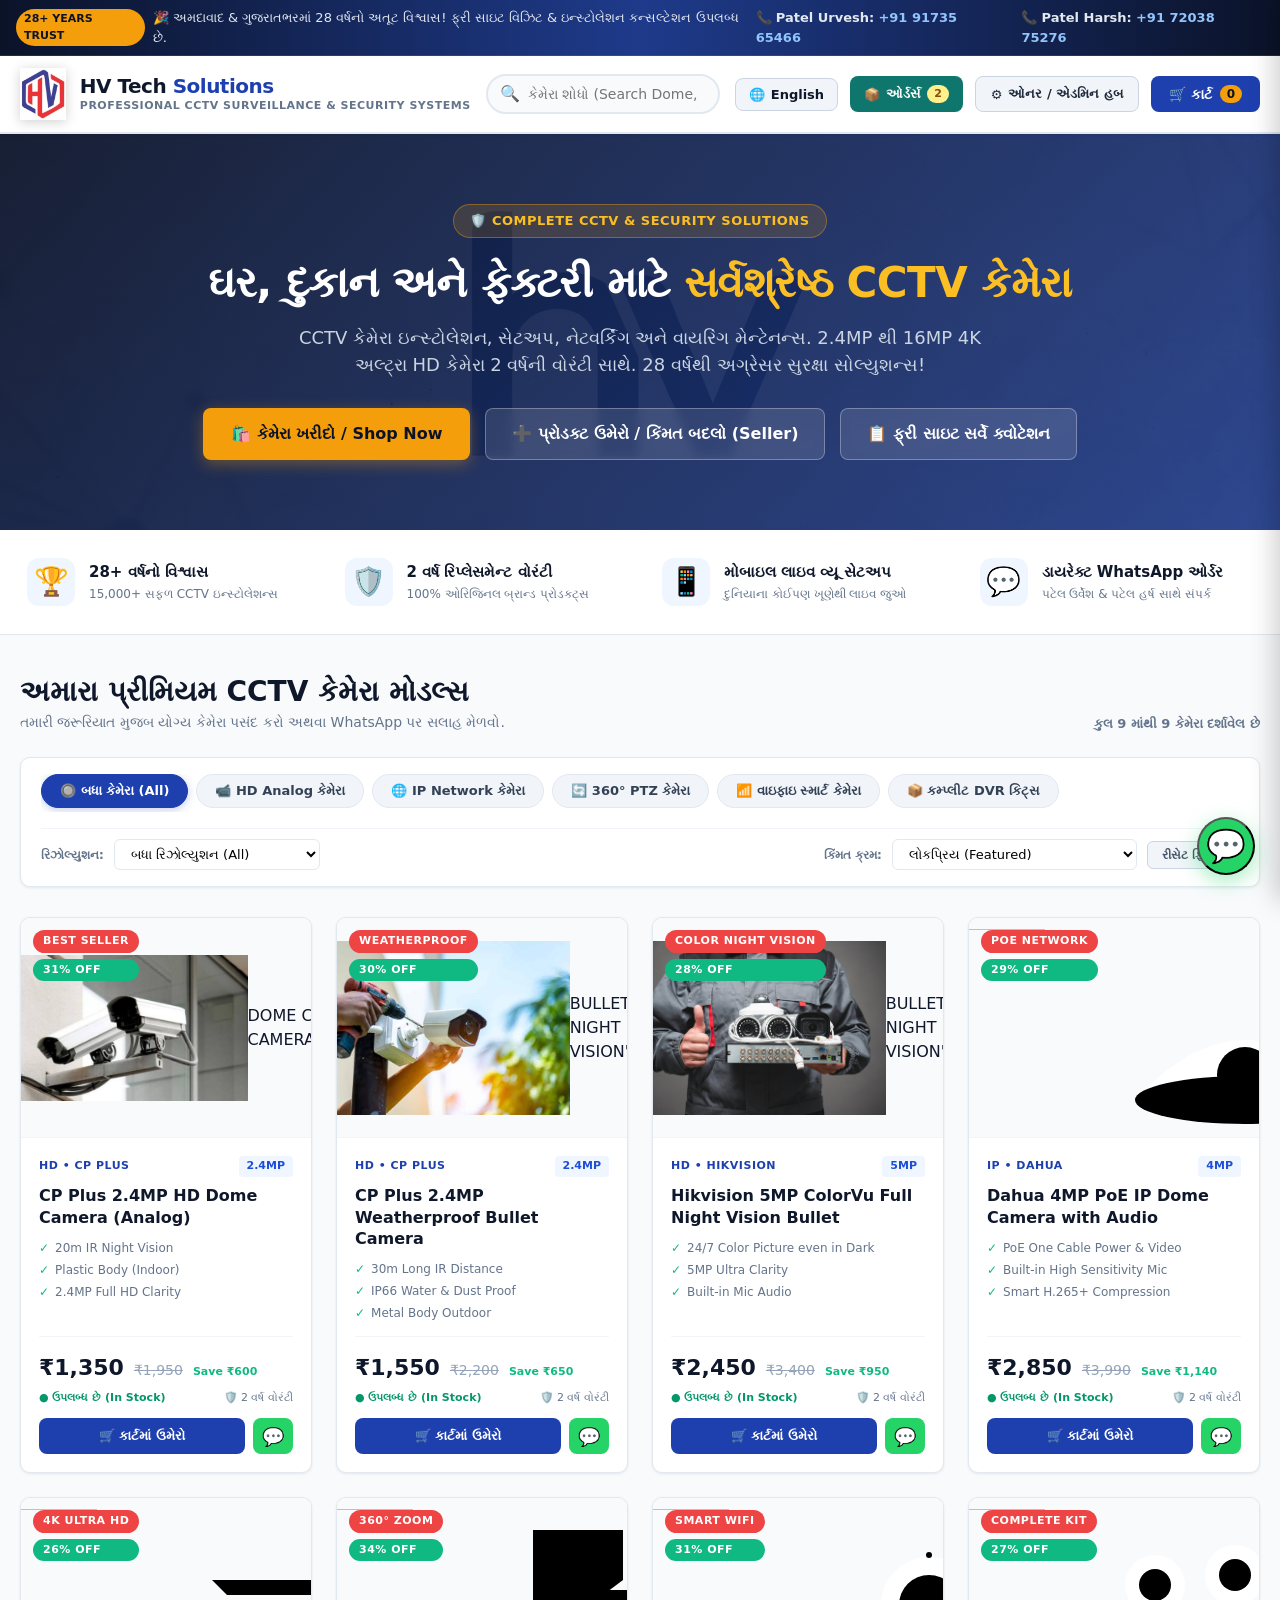
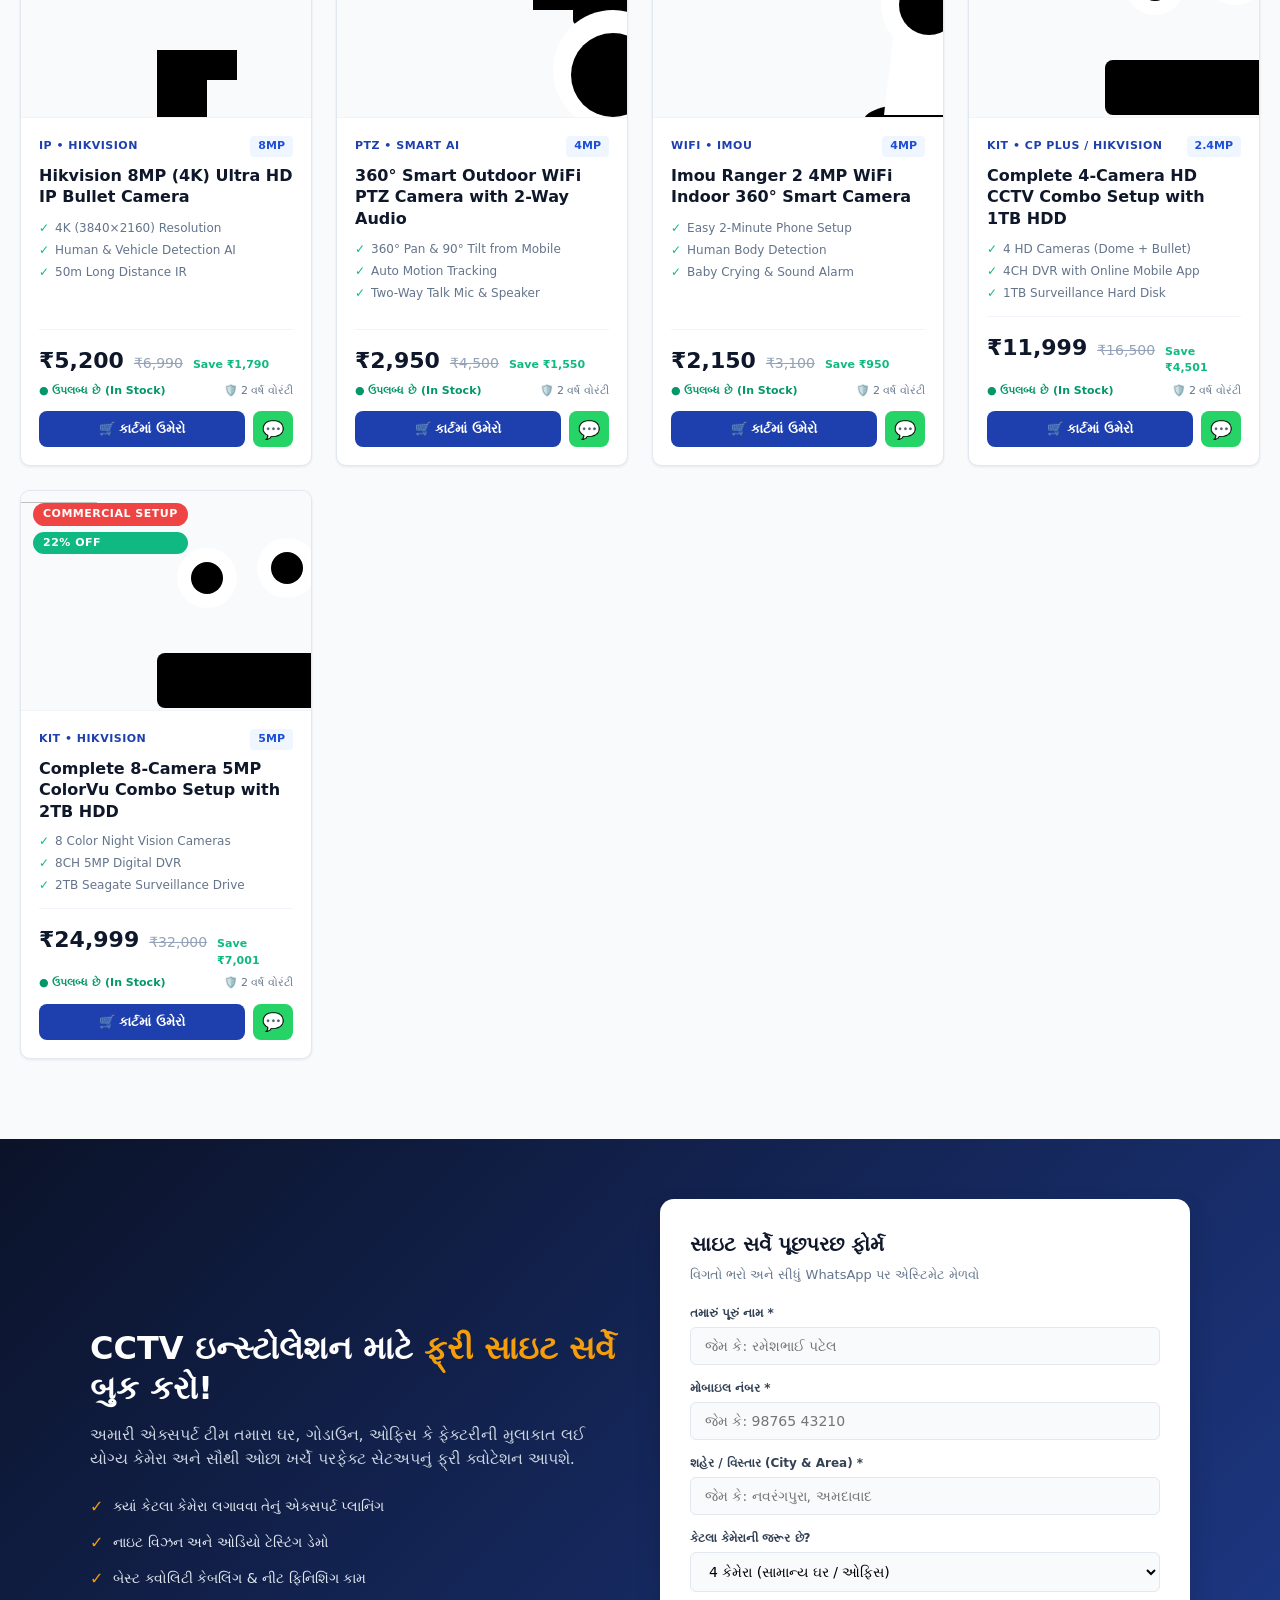
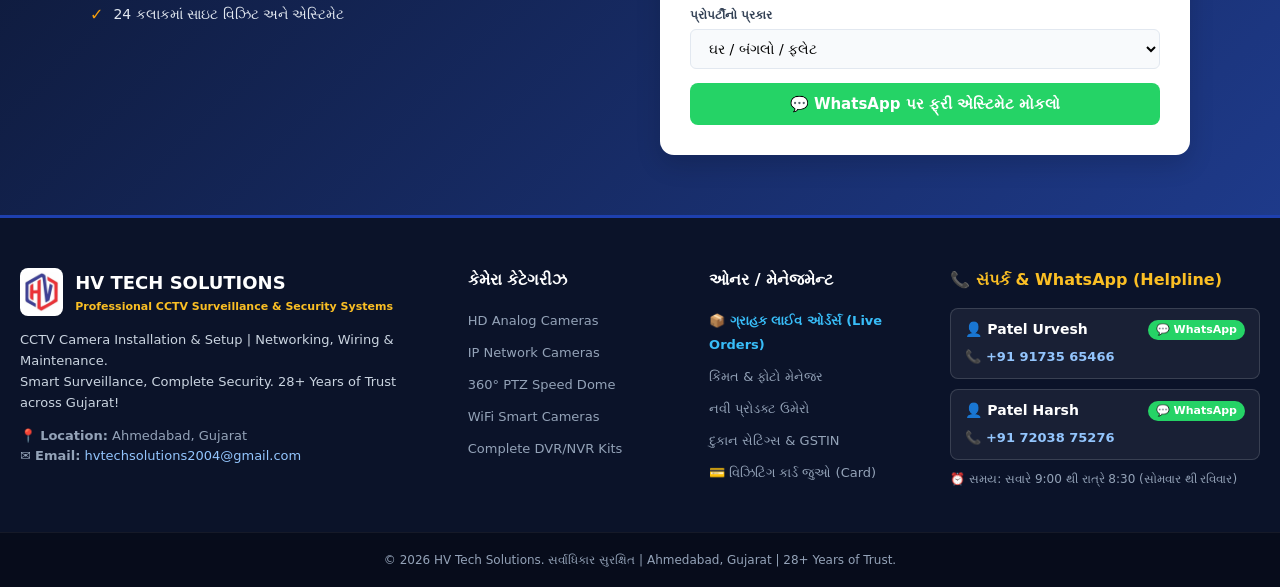
==== commit 6c742153: "update" ====
--- a/CCTV-Website-main/index.html
+++ b/CCTV-Website-main/index.html
@@ -51,6 +51,12 @@
                     🌐 <span id="currentLangLabel">English</span>
                 </button>
 
+                <!-- Live Orders Button -->
+                <button class="btn-header-orders" id="headerOrdersBtn" onclick="openLiveOrdersModal()" title="ગ્રાહકના લાઈવ ઓર્ડર્સ (Live Orders)">
+                    📦 <span id="headerOrdersText">ઓર્ડર્સ</span>
+                    <span class="order-count-badge" id="orderCountBadge">0</span>
+                </button>
+
                 <!-- Owner Hub / Admin Login Button -->
                 <button class="btn-header-admin" id="adminToggleBtn" onclick="toggleAdminMode()" title="Owner / Seller Hub">
                     ⚙️ <span id="adminToggleText">ઓનર / એડમિન હબ</span>
@@ -73,6 +79,7 @@
                 <span><b>એડમિન મોડ ચાલુ છે:</b> તમે અહીંથી લાઈવ નવી પ્રોડક્ટ ઉમેરી શકો છો અને કિંમતો બદલી શકો છો!</span>
             </div>
             <div class="admin-banner-actions">
+                <button class="btn-sm-accent" onclick="openLiveOrdersModal()" style="background:#0f766e;">📦 લાઈવ ઓર્ડર્સ (Live Orders)</button>
                 <button class="btn-sm-accent" onclick="openOwnerHub('add')">➕ નવી પ્રોડક્ટ ઉમેરો (Add Product)</button>
                 <button class="btn-sm-light" onclick="openOwnerHub('manage')">📊 કિંમત બદલો મેનેજર (Manage Prices)</button>
                 <button class="btn-sm-light" onclick="resetToDefaultProducts()">🔄 ડિફોલ્ટ રિસેટ (Reset Catalog)</button>
@@ -283,10 +290,10 @@
             <div class="footer-col">
                 <h3 data-i18n="footer_admin_title">ઓનર / મેનેજમેન્ટ</h3>
                 <ul class="footer-links">
+                    <li><a href="javascript:void(0)" onclick="openLiveOrdersModal()" style="color:#38bdf8; font-weight:bold;">📦 ગ્રાહક લાઈવ ઓર્ડર્સ (Live Orders)</a></li>
                     <li><a href="#" onclick="openOwnerHub('manage')">કિંમત & ફોટો મેનેજર</a></li>
                     <li><a href="#" onclick="openOwnerHub('add')">નવી પ્રોડક્ટ ઉમેરો</a></li>
-                    <li><a href="#" onclick="openOwnerHub('orders')">ગ્રાહક ઓર્ડર્સ લિસ્ટ</a></li>
-                    <li><a href="#" onclick="openOwnerHub('settings')">દુકાન સેટિંગ્સ</a></li>
+                    <li><a href="#" onclick="openOwnerHub('settings')">દુકાન સેટિંગ્સ & GSTIN</a></li>
                     <li><a href="#" onclick="openVisitingCardModal()">💳 વિઝિટિંગ કાર્ડ જુઓ (Card)</a></li>
                 </ul>
             </div>
@@ -350,15 +357,19 @@
         </div>
         <div class="cart-drawer-footer">
             <div class="cart-summary-line">
-                <span>સબટોટલ (Subtotal):</span>
+                <span>કરપાત્ર રકમ (Taxable Subtotal):</span>
                 <span id="cartSubtotal">₹0</span>
+            </div>
+            <div class="cart-summary-line" style="color:#059669; font-size:13px;">
+                <span>18% GST (CGST 9% + SGST 9%):</span>
+                <span id="cartGstAmount">₹0</span>
             </div>
             <div class="cart-summary-line">
                 <span>ડિલિવરી / પેકિંગ:</span>
                 <span style="color:#10b981; font-weight:bold;">ફ્રી (FREE)</span>
             </div>
             <div class="cart-summary-line total-line">
-                <span>કુલ રકમ (Total):</span>
+                <span>કુલ ચૂકવવાપાત્ર (Total Incl. 18% GST):</span>
                 <span id="cartGrandTotal">₹0</span>
             </div>
             <button class="btn-checkout-wa" onclick="proceedToCheckout()">
@@ -371,7 +382,7 @@
     <div class="modal-overlay" id="checkoutModal">
         <div class="modal-window">
             <div class="modal-header">
-                <h3>📋 ગ્રાહકની વિગત અને ડિલિવરી સરનામું</h3>
+                <h3>📋 ગ્રાહકની વિગત અને 18% GST ઓર્ડર કન્ફર્મેશન</h3>
                 <button class="modal-close-btn" onclick="closeCheckoutModal()">✕</button>
             </div>
             <div class="modal-body">
@@ -410,7 +421,24 @@
                             <option value="7203875276">Patel Harsh (+91 72038 75276)</option>
                         </select>
                     </div>
-                    <button type="submit" class="btn-checkout-wa" style="width:100%; margin-top:15px;">
+
+                    <!-- Order Price & 18% GST Preview -->
+                    <div style="background:#f8fafc; padding:12px; border-radius:8px; margin-top:10px; margin-bottom:12px; font-size:13px; border:1px solid #cbd5e1;">
+                        <div style="display:flex; justify-content:space-between; margin-bottom:4px;">
+                            <span style="color:#64748b;">કરપાત્ર રકમ (Taxable Amount):</span>
+                            <span id="checkoutTaxable" style="font-weight:600;">₹0</span>
+                        </div>
+                        <div style="display:flex; justify-content:space-between; margin-bottom:4px; color:#059669;">
+                            <span>18% GST (CGST 9% + SGST 9%):</span>
+                            <span id="checkoutGst" style="font-weight:600;">₹0</span>
+                        </div>
+                        <div style="display:flex; justify-content:space-between; font-weight:800; font-size:15px; border-top:1px dashed #cbd5e1; padding-top:6px; color:#0f172a;">
+                            <span>કુલ ચૂકવવાપાત્ર રકમ:</span>
+                            <span id="checkoutTotal" style="color:#1e40af;">₹0</span>
+                        </div>
+                    </div>
+
+                    <button type="submit" class="btn-checkout-wa" style="width:100%; margin-top:10px;">
                         📲 WhatsApp પર ઓર્ડર કન્ફર્મ કરો
                     </button>
                 </form>
@@ -711,9 +739,16 @@
 
                 <!-- Tab 3: Customer Live Orders -->
                 <div class="admin-tab-content" id="tabContent-orders">
-                    <div style="display:flex; justify-content:space-between; align-items:center; margin-bottom:12px;">
-                        <h4 style="color:#0f172a;">ગ્રાહકો દ્વારા મળેલા લાઈવ ઓર્ડર્સ</h4>
-                        <span style="font-size:12px; color:#64748b;">(WhatsApp પર મોકલેલા ઓર્ડર્સ અહીં નોંધાય છે)</span>
+                    <div style="display:flex; justify-content:space-between; align-items:center; margin-bottom:12px; flex-wrap:wrap; gap:10px;">
+                        <div>
+                            <h4 style="color:#0f172a; margin:0 0 2px;">ગ્રાહકો દ્વારા મળેલા લાઈવ ઓર્ડર્સ</h4>
+                            <span style="font-size:12px; color:#64748b;">(WhatsApp પર મોકલેલા ઓર્ડર્સ અહીં નોંધાય છે)</span>
+                        </div>
+                        <div style="display:flex; gap:8px;">
+                            <button class="btn-sm-accent" onclick="addTestLiveOrder()">➕ ટેસ્ટ ઓર્ડર ઉમેરો</button>
+                            <button class="btn-sm-light" style="background:#f1f5f9; color:#333;" onclick="refreshLiveOrders()">🔄 રિફ્રેશ</button>
+                            <button class="btn-sm-light" style="background:#fee2e2; color:#b91c1c; border-color:#fca5a5;" onclick="clearAllOrders()">🗑️ ક્લીયર</button>
+                        </div>
                     </div>
                     <div id="adminOrdersList">
                         <!-- Loaded dynamically -->
@@ -733,6 +768,10 @@
                             <input type="text" id="settingShopName" class="form-control" placeholder="HV Tech Solutions">
                         </div>
                         <div class="form-group">
+                            <label>GSTIN નંબર (જીએસટી નંબર - બિલ પર દર્શાવવા)</label>
+                            <input type="text" id="settingGstin" class="form-control" placeholder="24AAAPH1234F1Z5">
+                        </div>
+                        <div class="form-group">
                             <label>શહેર અને રાજ્ય</label>
                             <input type="text" id="settingCity" class="form-control" placeholder="Ahmedabad, Gujarat">
                         </div>
@@ -778,11 +817,14 @@
         </div>
     </div>
 
-    <!-- Invoice / Print Bill Modal -->
+    <!-- 18% GST Tax Invoice / Print Bill Modal -->
     <div class="modal-overlay" id="invoiceModal">
-        <div class="modal-window large">
+        <div class="modal-window large" style="max-width:900px;">
             <div class="modal-header">
-                <h3>🧾 ઓર્ડર એસ્ટિમેટ / બિલ પ્રિન્ટ</h3>
+                <div style="display:flex; align-items:center; gap:10px;">
+                    <h3>🧾 18% GST ટેક્સ ઇનવોઇસ / બિલ પ્રિન્ટ (Tax Invoice)</h3>
+                    <span style="background:#dbeafe; color:#1e40af; font-size:11px; font-weight:700; padding:3px 8px; border-radius:12px;">18% GST BILL</span>
+                </div>
                 <button class="modal-close-btn" onclick="closeInvoiceModal()">✕</button>
             </div>
             <div class="modal-body">
@@ -792,7 +834,42 @@
             </div>
             <div class="modal-footer">
                 <button class="btn-sm-light" style="background:#e2e8f0; color:#333;" onclick="closeInvoiceModal()">બંધ કરો</button>
-                <button class="btn-hero-primary" style="padding:10px 22px; font-size:14px;" onclick="printCurrentInvoice()">🖨️ બિલ પ્રિન્ટ / PDF ડાઉનલોડ</button>
+                <button class="btn-hero-primary" style="padding:10px 22px; font-size:14px;" onclick="printCurrentInvoice()">🖨️ 18% GST બિલ પ્રિન્ટ / PDF ડાઉનલોડ</button>
+            </div>
+        </div>
+    </div>
+
+    <!-- Dedicated Live Orders Modal -->
+    <div class="modal-overlay" id="liveOrdersModal">
+        <div class="modal-window large" style="max-width:920px;">
+            <div class="modal-header">
+                <div style="display:flex; align-items:center; gap:10px;">
+                    <h3>📦 ગ્રાહકોના લાઈવ ઓર્ડર્સ (Live Customer Orders)</h3>
+                    <span style="background:#dcfce7; color:#15803d; font-size:11px; font-weight:700; padding:3px 8px; border-radius:12px; display:inline-flex; align-items:center; gap:4px;">
+                        <span style="width:7px; height:7px; background:#22c55e; border-radius:50%; display:inline-block; animation:pulse 1.5s infinite;"></span> લાઈવ મોનિટરિંગ
+                    </span>
+                </div>
+                <button class="modal-close-btn" onclick="closeLiveOrdersModal()">✕</button>
+            </div>
+            <div class="modal-body">
+                <div style="display:flex; justify-content:space-between; align-items:center; flex-wrap:wrap; gap:10px; margin-bottom:15px; padding-bottom:12px; border-bottom:1px solid #e2e8f0;">
+                    <div style="font-size:13px; color:#475569;">
+                        ગ્રાહકો જ્યારે વેબસાઇટ પરથી ઓર્ડર કરશે ત્યારે તેમના બધા ઓર્ડર્સ અહીં તુરંત લાઈવ દેખાશે.
+                    </div>
+                    <div style="display:flex; gap:8px; flex-wrap:wrap;">
+                        <button class="btn-sm-accent" onclick="addTestLiveOrder()">➕ ટેસ્ટ ઓર્ડર ઉમેરો (Test Order)</button>
+                        <button class="btn-sm-light" style="background:#f1f5f9; color:#333;" onclick="refreshLiveOrders()">🔄 રિફ્રેશ</button>
+                        <button class="btn-sm-light" style="background:#fee2e2; color:#b91c1c; border-color:#fca5a5;" onclick="clearAllOrders()">🗑️ બધા ક્લીયર કરો</button>
+                    </div>
+                </div>
+
+                <!-- Orders Container -->
+                <div id="liveOrdersList">
+                    <!-- Loaded dynamically by script.js -->
+                </div>
+            </div>
+            <div class="modal-footer">
+                <button class="btn-sm-light" style="background:#e2e8f0; color:#333;" onclick="closeLiveOrdersModal()">બંધ કરો</button>
             </div>
         </div>
     </div>
--- a/CCTV-Website-main/style.css
+++ b/CCTV-Website-main/style.css
@@ -256,6 +256,45 @@
     background: #dbeafe;
     border-color: #2563eb;
     color: #1d4ed8;
+}
+
+.btn-header-orders {
+    display: flex;
+    align-items: center;
+    gap: 6px;
+    background: #0f766e;
+    color: #ffffff;
+    border: none;
+    padding: 9px 14px;
+    border-radius: 8px;
+    font-size: 13px;
+    font-weight: 700;
+    cursor: pointer;
+    transition: var(--transition);
+    position: relative;
+}
+
+.btn-header-orders:hover {
+    background: #0d9488;
+    transform: translateY(-1px);
+    box-shadow: 0 4px 12px rgba(13, 148, 136, 0.3);
+}
+
+.order-count-badge {
+    background: #fef08a;
+    color: #854d0e;
+    font-size: 11px;
+    font-weight: 800;
+    padding: 2px 7px;
+    border-radius: 12px;
+    min-width: 18px;
+    text-align: center;
+    line-height: 1.2;
+}
+
+@keyframes pulse {
+    0%, 100% { opacity: 1; transform: scale(1); }
+    50% { opacity: 0.4; transform: scale(1.15); }
 }
 
 .btn-header-cart {
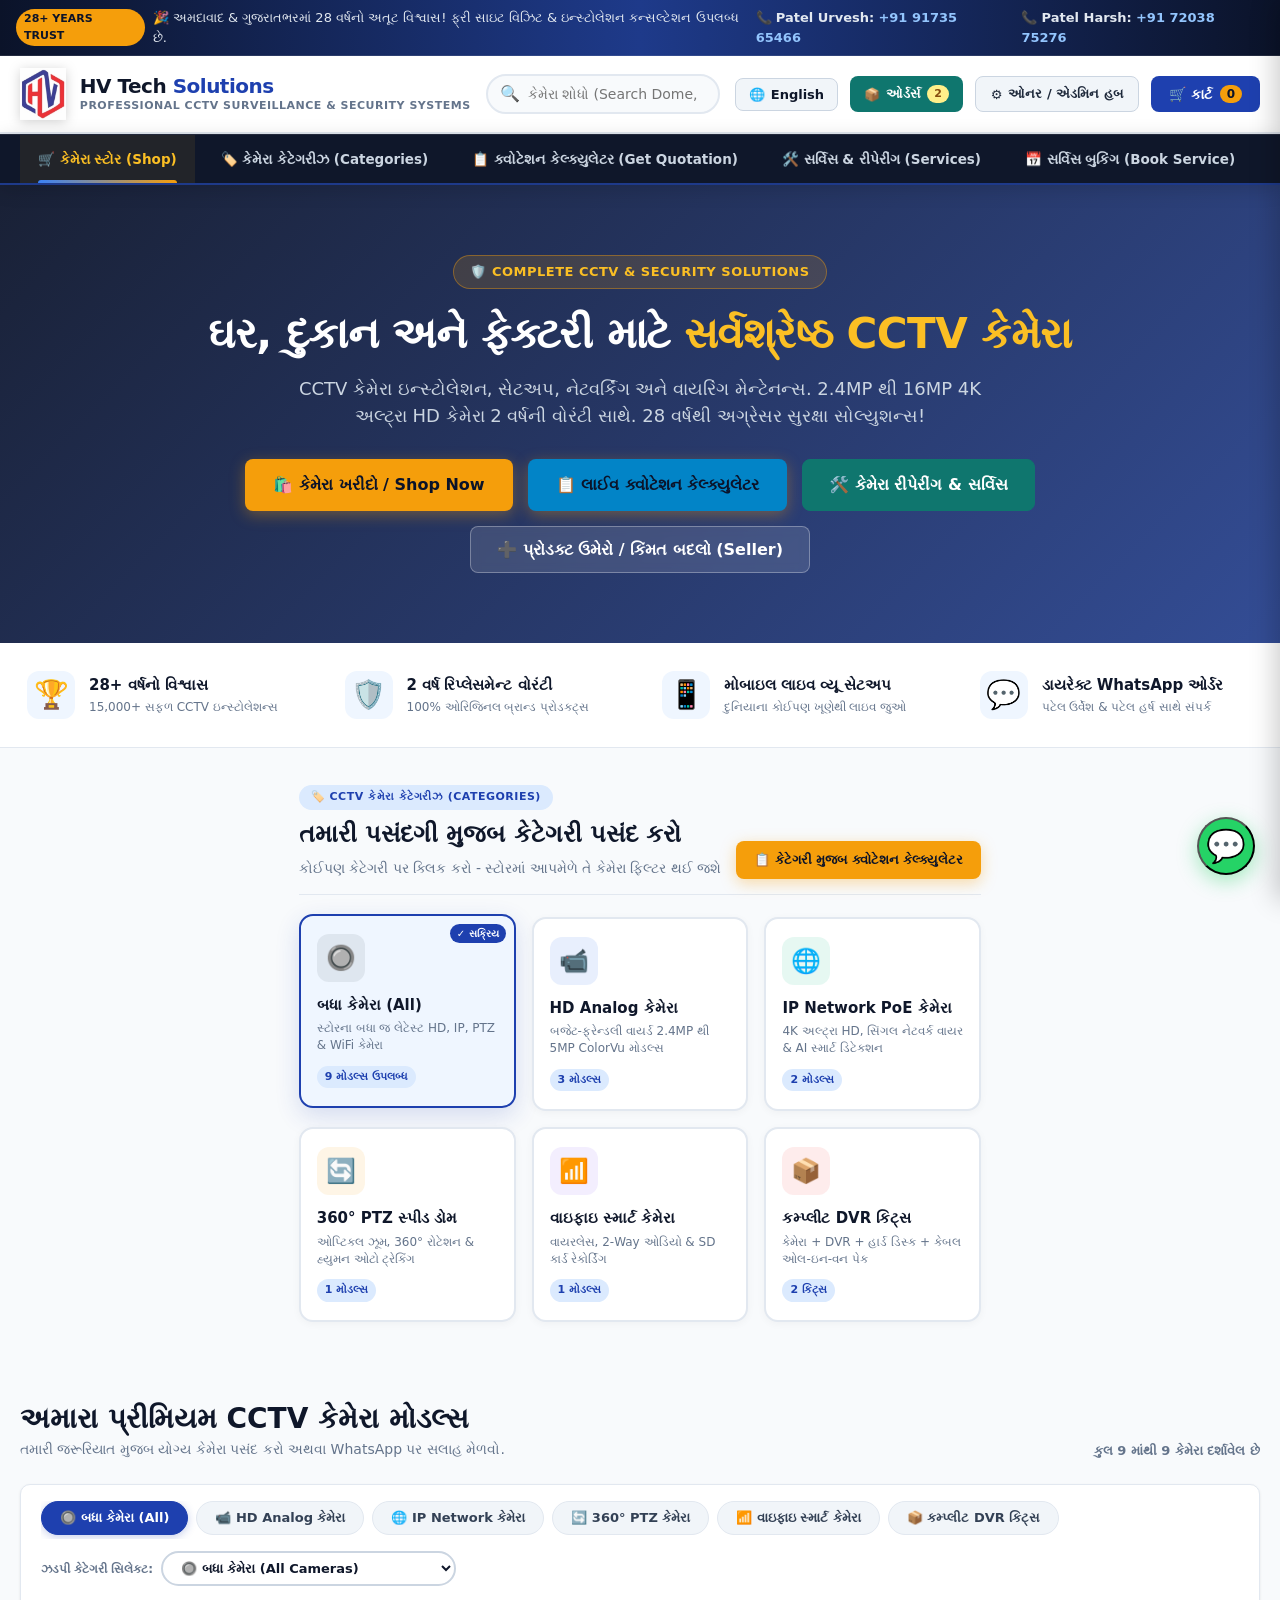
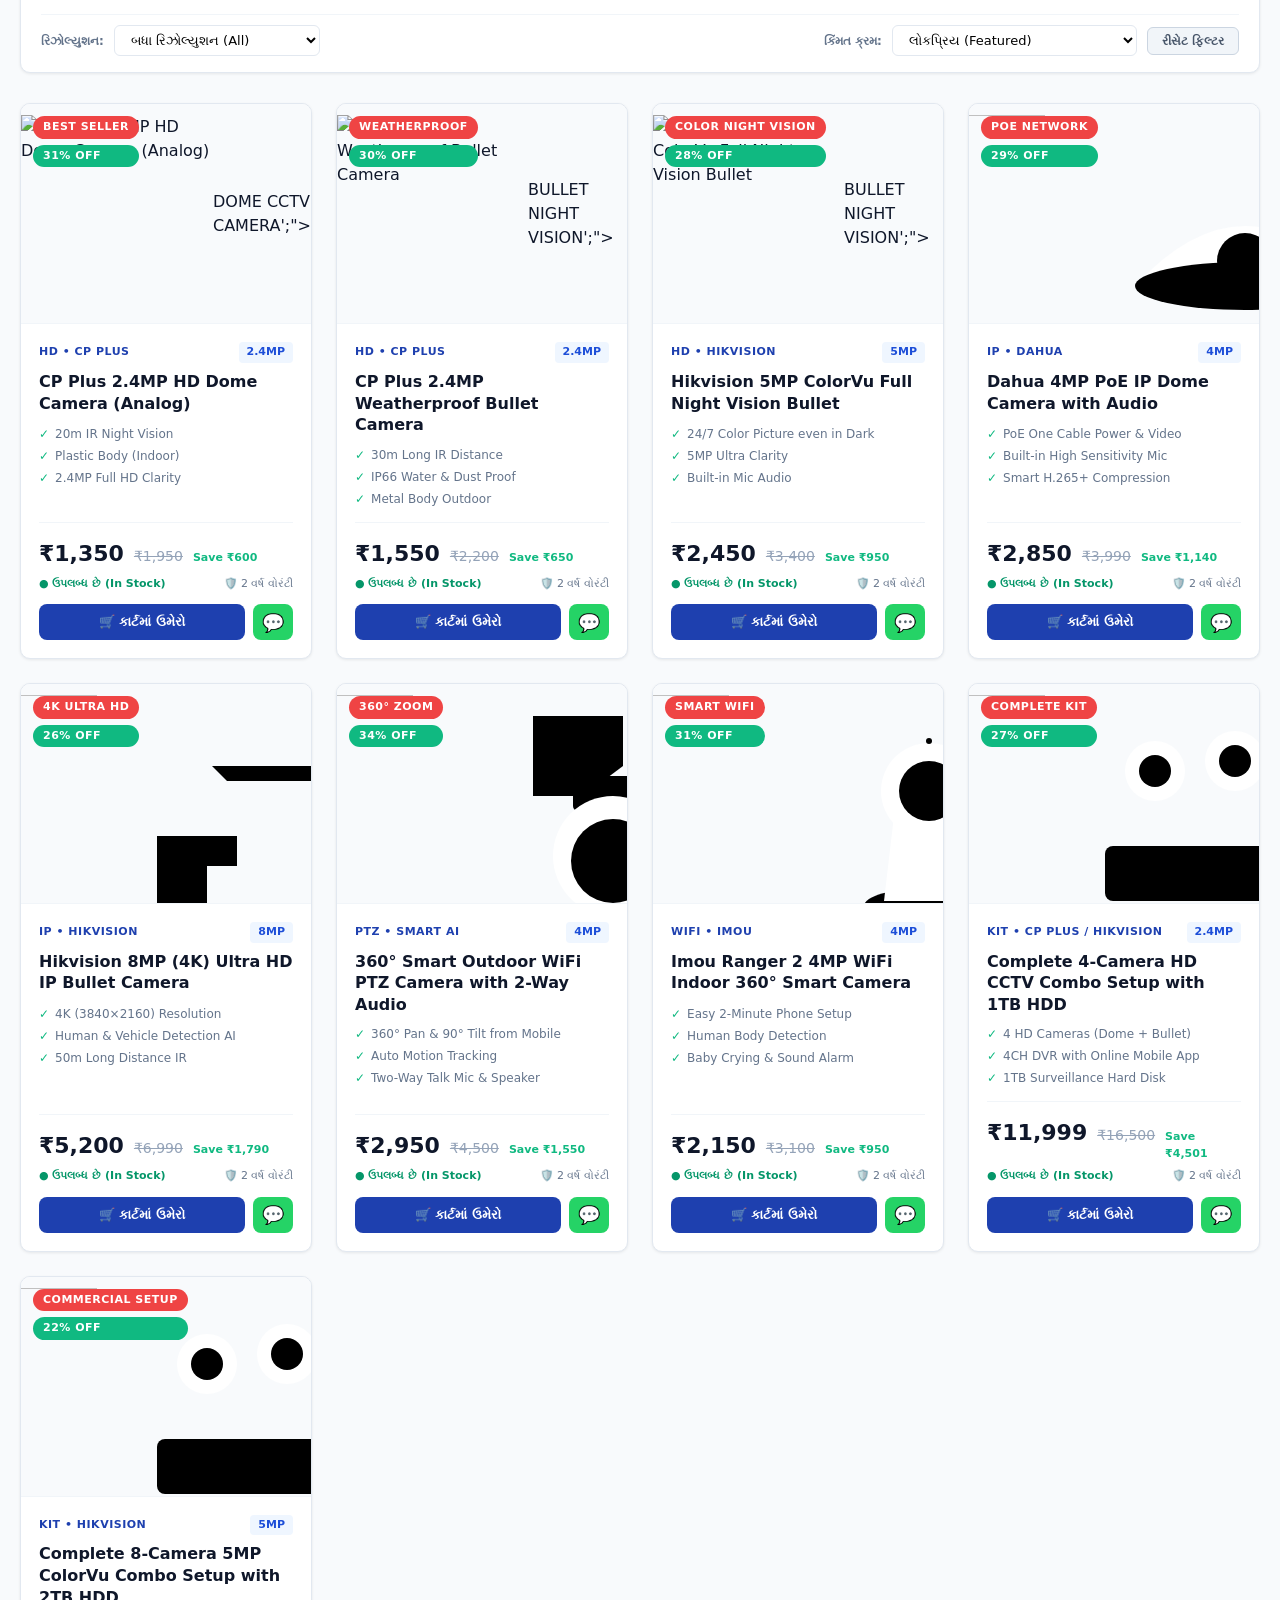
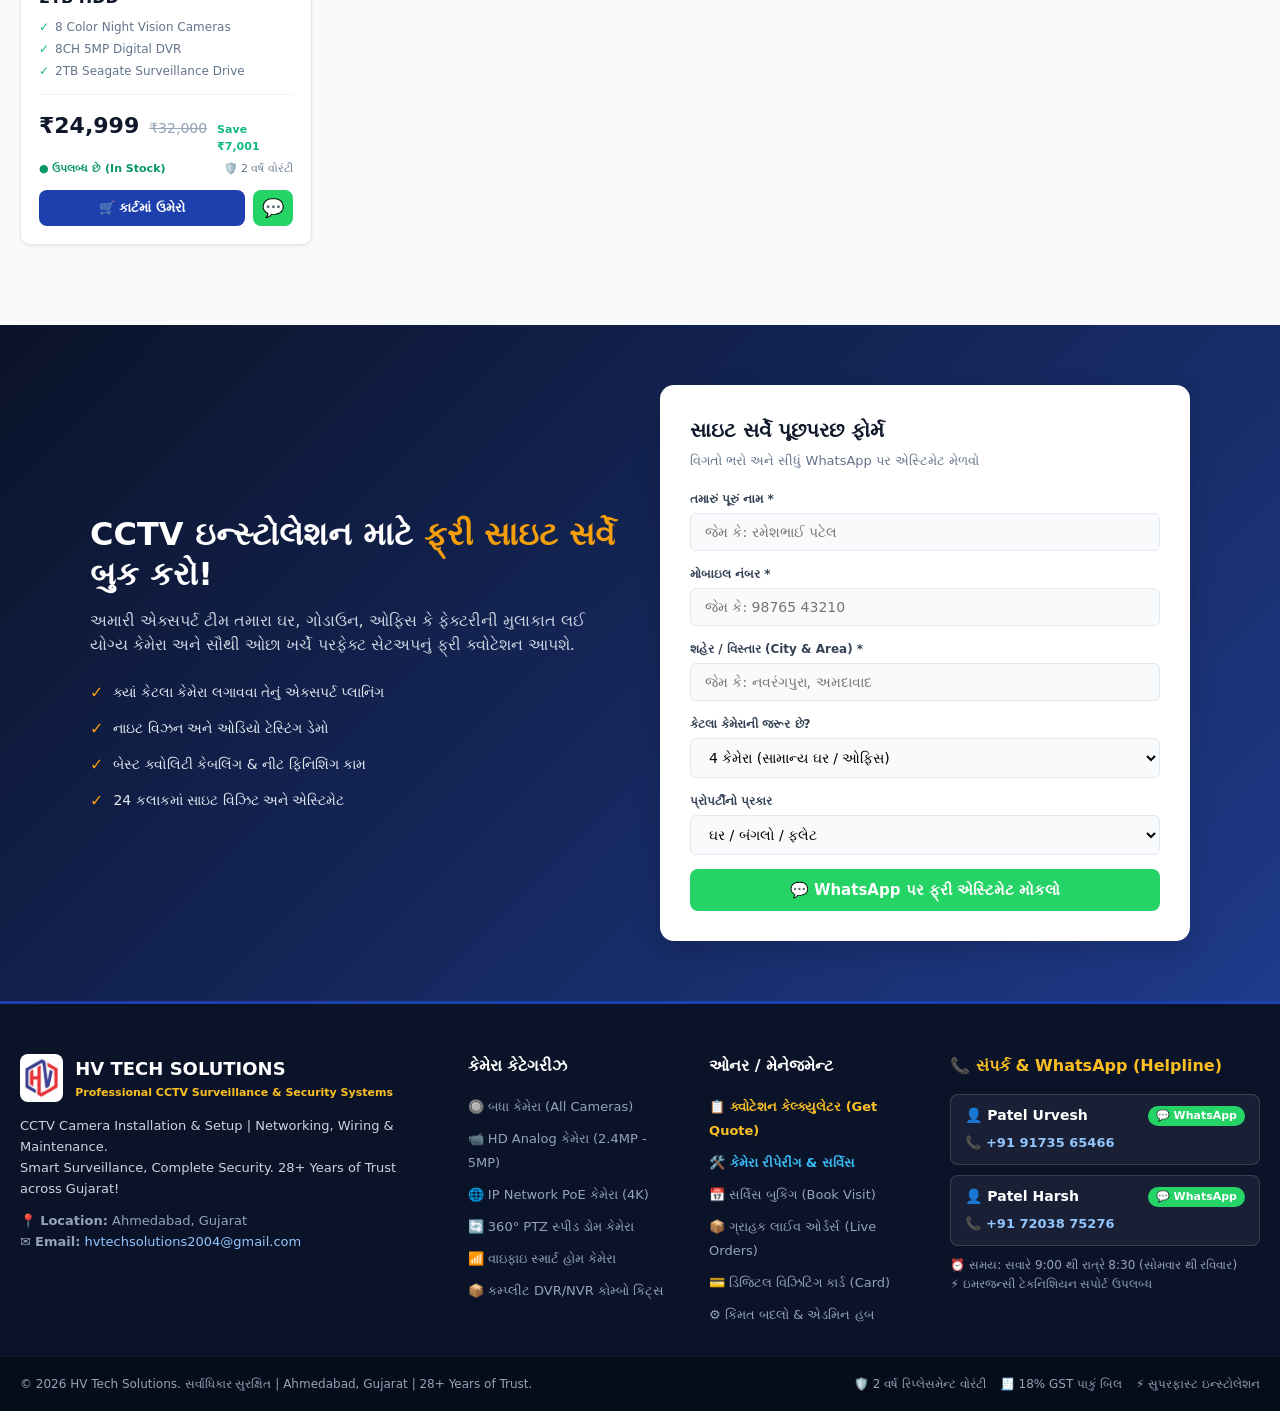
==== commit 0cbdb595: "u" ====
--- a/CCTV-Website-main/index.html
+++ b/CCTV-Website-main/index.html
@@ -71,6 +71,18 @@
         </div>
     </header>
 
+    <!-- Main Navigation Bar -->
+    <nav class="main-navbar">
+        <div class="nav-container">
+            <a href="index.html" class="nav-link active">🛒 કેમેરા સ્ટોર (Shop)</a>
+            <a href="#categoryShowcase" class="nav-link">🏷️ કેમેરા કેટેગરીઝ (Categories)</a>
+            <a href="quotation.html" class="nav-link">📋 ક્વોટેશન કેલ્ક્યુલેટર (Get Quotation)</a>
+            <a href="services.html" class="nav-link">🛠️ સર્વિસ & રીપેરીંગ (Services)</a>
+            <a href="services.html#serviceBooking" class="nav-link">📅 સર્વિસ બુકિંગ (Book Service)</a>
+            <a href="#inquirySection" class="nav-link">📞 સાઇટ સર્વે ઇન્ક્વાયરી</a>
+        </div>
+    </nav>
+
     <!-- 3. Admin Live Action Quick Banner (Shows when Admin Mode is ON) -->
     <div class="admin-quick-banner" id="adminQuickBanner">
         <div class="admin-banner-inner">
@@ -98,8 +110,9 @@
             </p>
             <div class="hero-buttons">
                 <a href="#catalog" class="btn-hero-primary" data-i18n="shop_btn">🛍️ કેમેરા ખરીદો / Shop Now</a>
+                <a href="quotation.html" class="btn-hero-primary" style="background:#0284c7;">📋 લાઈવ ક્વોટેશન કેલ્ક્યુલેટર</a>
+                <a href="services.html" class="btn-hero-secondary" style="background:#0f766e; color:white; border-color:#0f766e;">🛠️ કેમેરા રીપેરીંગ & સર્વિસ</a>
                 <button class="btn-hero-secondary" onclick="openOwnerHub('add')" data-i18n="seller_btn">➕ પ્રોડક્ટ ઉમેરો / કિંમત બદલો (Seller)</button>
-                <a href="#inquirySection" class="btn-hero-secondary" data-i18n="survey_btn">📋 ફ્રી સાઇટ સર્વે ક્વોટેશન</a>
             </div>
         </div>
     </section>
@@ -138,6 +151,82 @@
         </div>
     </section>
 
+    <!-- 5.5. Category Showcase & Quick Selection Grid -->
+    <section class="category-showcase-section" id="categoryShowcase">
+        <div class="category-showcase-header">
+            <div>
+                <span class="category-section-tag">🏷️ CCTV કેમેરા કેટેગરીઝ (CATEGORIES)</span>
+                <h2>તમારી પસંદગી મુજબ કેટેગરી પસંદ કરો</h2>
+                <p>કોઈપણ કેટેગરી પર ક્લિક કરો - સ્ટોરમાં આપમેળે તે કેમેરા ફિલ્ટર થઈ જશે</p>
+            </div>
+            <a href="quotation.html" class="btn-hero-primary" style="padding: 9px 18px; font-size: 13px; text-decoration: none;">
+                📋 કેટેગરી મુજબ ક્વોટેશન કેલ્ક્યુલેટર
+            </a>
+        </div>
+
+        <div class="category-cards-grid">
+            <!-- Card 1: All Cameras -->
+            <div class="cat-showcase-card active" data-cat="all" onclick="setCategory('all', this)">
+                <div class="cat-card-icon-wrap" style="background: rgba(30, 41, 59, 0.08); color: #0f172a;">🔘</div>
+                <div class="cat-card-body">
+                    <h3>બધા કેમેરા (All)</h3>
+                    <p>સ્ટોરના બધા જ લેટેસ્ટ HD, IP, PTZ & WiFi કેમેરા</p>
+                </div>
+                <span class="cat-card-count" id="countCatAll">બધા મોડલ્સ</span>
+            </div>
+
+            <!-- Card 2: HD Analog Cameras -->
+            <div class="cat-showcase-card" data-cat="hd" onclick="setCategory('hd', this)">
+                <div class="cat-card-icon-wrap" style="background: rgba(37, 99, 235, 0.1); color: #2563eb;">📹</div>
+                <div class="cat-card-body">
+                    <h3>HD Analog કેમેરા</h3>
+                    <p>બજેટ-ફ્રેન્ડલી વાયર્ડ 2.4MP થી 5MP ColorVu મોડલ્સ</p>
+                </div>
+                <span class="cat-card-count" id="countCatHd">HD Series</span>
+            </div>
+
+            <!-- Card 3: IP Network Cameras -->
+            <div class="cat-showcase-card" data-cat="ip" onclick="setCategory('ip', this)">
+                <div class="cat-card-icon-wrap" style="background: rgba(16, 185, 129, 0.1); color: #10b981;">🌐</div>
+                <div class="cat-card-body">
+                    <h3>IP Network PoE કેમેરા</h3>
+                    <p>4K અલ્ટ્રા HD, સિંગલ નેટવર્ક વાયર & AI સ્માર્ટ ડિટેક્શન</p>
+                </div>
+                <span class="cat-card-count" id="countCatIp">PoE Series</span>
+            </div>
+
+            <!-- Card 4: 360° PTZ Cameras -->
+            <div class="cat-showcase-card" data-cat="ptz" onclick="setCategory('ptz', this)">
+                <div class="cat-card-icon-wrap" style="background: rgba(245, 158, 11, 0.1); color: #f59e0b;">🔄</div>
+                <div class="cat-card-body">
+                    <h3>360° PTZ સ્પીડ ડોમ</h3>
+                    <p>ઓપ્ટિકલ ઝૂમ, 360° રોટેશન & હ્યુમન ઓટો ટ્રેકિંગ</p>
+                </div>
+                <span class="cat-card-count" id="countCatPtz">PTZ Zoom</span>
+            </div>
+
+            <!-- Card 5: WiFi Smart Cameras -->
+            <div class="cat-showcase-card" data-cat="wifi" onclick="setCategory('wifi', this)">
+                <div class="cat-card-icon-wrap" style="background: rgba(139, 92, 246, 0.1); color: #8b5cf6;">📶</div>
+                <div class="cat-card-body">
+                    <h3>વાઇફાઇ સ્માર્ટ કેમેરા</h3>
+                    <p>વાયરલેસ, 2-Way ઓડિયો & SD કાર્ડ રેકોર્ડિંગ</p>
+                </div>
+                <span class="cat-card-count" id="countCatWifi">Wireless</span>
+            </div>
+
+            <!-- Card 6: Complete DVR/NVR Kits -->
+            <div class="cat-showcase-card" data-cat="kit" onclick="setCategory('kit', this)">
+                <div class="cat-card-icon-wrap" style="background: rgba(239, 68, 68, 0.1); color: #ef4444;">📦</div>
+                <div class="cat-card-body">
+                    <h3>કમ્પ્લીટ DVR કિટ્સ</h3>
+                    <p>કેમેરા + DVR + હાર્ડ ડિસ્ક + કેબલ ઓલ-ઇન-વન પેક</p>
+                </div>
+                <span class="cat-card-count" id="countCatKit">Combo Kits</span>
+            </div>
+        </div>
+    </section>
+
     <!-- 6. Main Product Catalog Section -->
     <main class="catalog-container" id="catalog">
         <div class="section-title-bar">
@@ -150,14 +239,30 @@
 
         <!-- Filter Bar -->
         <div class="filter-bar">
-            <!-- Category Tabs -->
-            <div class="category-tabs">
-                <button class="category-tab-btn active" onclick="setCategory('all', this)" data-i18n="tab_all">🔘 બધા કેમેરા (All)</button>
-                <button class="category-tab-btn" onclick="setCategory('hd', this)" data-i18n="tab_hd">📹 HD Analog કેમેરા</button>
-                <button class="category-tab-btn" onclick="setCategory('ip', this)" data-i18n="tab_ip">🌐 IP Network કેમેરા</button>
-                <button class="category-tab-btn" onclick="setCategory('ptz', this)" data-i18n="tab_ptz">🔄 360° PTZ કેમેરા</button>
-                <button class="category-tab-btn" onclick="setCategory('wifi', this)" data-i18n="tab_wifi">📶 વાઇફાઇ સ્માર્ટ કેમેરા</button>
-                <button class="category-tab-btn" onclick="setCategory('kit', this)" data-i18n="tab_kit">📦 કમ્પ્લીટ DVR કિટ્સ</button>
+            <!-- Category Tabs & Dropdown Container -->
+            <div style="display:flex; justify-content:space-between; align-items:center; flex-wrap:wrap; gap:12px; margin-bottom:12px;">
+                <!-- Category Tabs -->
+                <div class="category-tabs">
+                    <button class="category-tab-btn active" data-cat="all" onclick="setCategory('all', this)" data-i18n="tab_all">🔘 બધા કેમેરા (All)</button>
+                    <button class="category-tab-btn" data-cat="hd" onclick="setCategory('hd', this)" data-i18n="tab_hd">📹 HD Analog કેમેરા</button>
+                    <button class="category-tab-btn" data-cat="ip" onclick="setCategory('ip', this)" data-i18n="tab_ip">🌐 IP Network કેમેરા</button>
+                    <button class="category-tab-btn" data-cat="ptz" onclick="setCategory('ptz', this)" data-i18n="tab_ptz">🔄 360° PTZ કેમેરા</button>
+                    <button class="category-tab-btn" data-cat="wifi" onclick="setCategory('wifi', this)" data-i18n="tab_wifi">📶 વાઇફાઇ સ્માર્ટ કેમેરા</button>
+                    <button class="category-tab-btn" data-cat="kit" onclick="setCategory('kit', this)" data-i18n="tab_kit">📦 કમ્પ્લીટ DVR કિટ્સ</button>
+                </div>
+
+                <!-- Direct Category Select Dropdown -->
+                <div class="category-dropdown-wrap">
+                    <span class="filter-label">ઝડપી કેટેગરી સિલેક્ટ:</span>
+                    <select id="categorySelectDropdown" class="category-select-box" onchange="setCategory(this.value, null)">
+                        <option value="all">🔘 બધા કેમેરા (All Cameras)</option>
+                        <option value="hd">📹 HD Analog કેમેરા (2.4MP - 5MP)</option>
+                        <option value="ip">🌐 IP Network PoE કેમેરા (4K Ultra)</option>
+                        <option value="ptz">🔄 360° PTZ સ્પીડ ડોમ કેમેરા</option>
+                        <option value="wifi">📶 વાઇફાઇ સ્માર્ટ હોમ કેમેરા</option>
+                        <option value="kit">📦 કમ્પ્લીટ DVR/NVR કિટ્સ</option>
+                    </select>
+                </div>
             </div>
 
             <!-- Secondary Filters Row -->
@@ -274,27 +379,29 @@
                 </p>
             </div>
 
-            <!-- Categories -->
+            <!-- Categories (Direct Clickable Filters) -->
             <div class="footer-col">
-                <h3 data-i18n="footer_cat_title">કેમેરા કેટેગરીઝ</h3>
+                <h3 data-i18n="footer_cat_title">📸 કેમેરા કેટેગરીઝ</h3>
                 <ul class="footer-links">
-                    <li><a href="#catalog" onclick="setCategory('hd')">HD Analog Cameras</a></li>
-                    <li><a href="#catalog" onclick="setCategory('ip')">IP Network Cameras</a></li>
-                    <li><a href="#catalog" onclick="setCategory('ptz')">360° PTZ Speed Dome</a></li>
-                    <li><a href="#catalog" onclick="setCategory('wifi')">WiFi Smart Cameras</a></li>
-                    <li><a href="#catalog" onclick="setCategory('kit')">Complete DVR/NVR Kits</a></li>
+                    <li><a href="#catalog" onclick="setCategory('all')">🔘 બધા કેમેરા (All Cameras)</a></li>
+                    <li><a href="#catalog" onclick="setCategory('hd')">📹 HD Analog કેમેરા (2.4MP - 5MP)</a></li>
+                    <li><a href="#catalog" onclick="setCategory('ip')">🌐 IP Network PoE કેમેરા (4K)</a></li>
+                    <li><a href="#catalog" onclick="setCategory('ptz')">🔄 360° PTZ સ્પીડ ડોમ કેમેરા</a></li>
+                    <li><a href="#catalog" onclick="setCategory('wifi')">📶 વાઇફાઇ સ્માર્ટ હોમ કેમેરા</a></li>
+                    <li><a href="#catalog" onclick="setCategory('kit')">📦 કમ્પ્લીટ DVR/NVR કોમ્બો કિટ્સ</a></li>
                 </ul>
             </div>
 
-            <!-- Owner & Quick Management Links -->
+            <!-- Quick Links & Customer Services -->
             <div class="footer-col">
-                <h3 data-i18n="footer_admin_title">ઓનર / મેનેજમેન્ટ</h3>
+                <h3 data-i18n="footer_admin_title">⚡ ઝડપી લિંક્સ & સર્વિસ</h3>
                 <ul class="footer-links">
-                    <li><a href="javascript:void(0)" onclick="openLiveOrdersModal()" style="color:#38bdf8; font-weight:bold;">📦 ગ્રાહક લાઈવ ઓર્ડર્સ (Live Orders)</a></li>
-                    <li><a href="#" onclick="openOwnerHub('manage')">કિંમત & ફોટો મેનેજર</a></li>
-                    <li><a href="#" onclick="openOwnerHub('add')">નવી પ્રોડક્ટ ઉમેરો</a></li>
-                    <li><a href="#" onclick="openOwnerHub('settings')">દુકાન સેટિંગ્સ & GSTIN</a></li>
-                    <li><a href="#" onclick="openVisitingCardModal()">💳 વિઝિટિંગ કાર્ડ જુઓ (Card)</a></li>
+                    <li><a href="quotation.html" style="color:#fbbf24; font-weight:bold;">📋 ક્વોટેશન કેલ્ક્યુલેટર (Get Quote)</a></li>
+                    <li><a href="services.html" style="color:#38bdf8; font-weight:bold;">🛠️ કેમેરા રીપેરીંગ & સર્વિસ</a></li>
+                    <li><a href="services.html#serviceBooking">📅 સર્વિસ બુકિંગ (Book Visit)</a></li>
+                    <li><a href="javascript:void(0)" onclick="openLiveOrdersModal()">📦 ગ્રાહક લાઈવ ઓર્ડર્સ (Live Orders)</a></li>
+                    <li><a href="javascript:void(0)" onclick="openVisitingCardModal()">💳 ડિજિટલ વિઝિટિંગ કાર્ડ (Card)</a></li>
+                    <li><a href="javascript:void(0)" onclick="openOwnerHub('manage')">⚙️ કિંમત બદલો & એડમિન હબ</a></li>
                 </ul>
             </div>
 
@@ -333,12 +440,20 @@
                 </div>
 
                 <p style="font-size:12px; color:#94a3b8; margin-top:8px;">
-                    ⏰ સમય: સવારે 9:00 થી રાત્રે 8:30 (સોમવાર થી રવિવાર)
+                    ⏰ સમય: સવારે 9:00 થી રાત્રે 8:30 (સોમવાર થી રવિવાર)<br>
+                    ⚡ ઇમરજન્સી ટેકનિશિયન સપોર્ટ ઉપલબ્ધ
                 </p>
             </div>
         </div>
         <div class="footer-bottom">
-            <p>&copy; 2026 HV Tech Solutions. સર્વાધિકાર સુરક્ષિત | Ahmedabad, Gujarat | 28+ Years of Trust.</p>
+            <div style="display:flex; justify-content:space-between; align-items:center; flex-wrap:wrap; gap:12px; max-width:1280px; margin:0 auto;">
+                <p style="margin:0;">&copy; 2026 HV Tech Solutions. સર્વાધિકાર સુરક્ષિત | Ahmedabad, Gujarat | 28+ Years of Trust.</p>
+                <div style="display:flex; gap:14px; font-size:12px; color:#94a3b8; flex-wrap:wrap;">
+                    <span>🛡️ 2 વર્ષ રિપ્લેસમેન્ટ વોરંટી</span>
+                    <span>🧾 18% GST પાકું બિલ</span>
+                    <span>⚡ સુપરફાસ્ટ ઇન્સ્ટોલેશન</span>
+                </div>
+            </div>
         </div>
     </footer>
 
@@ -895,25 +1010,39 @@
 
     <!-- Floating WhatsApp Popup Menu -->
     <div class="wa-popup-menu" id="waPopupMenu">
-        <div class="wa-popup-title">💬 WhatsApp Chat (સંપર્ક કરો)</div>
+        <div class="wa-popup-title">💬 WhatsApp & Contact (સંપર્ક કરો)</div>
         <a href="https://wa.me/919173565466?text=Hello%20Patel%20Urvesh%2C%20I%20am%20interested%20in%20CCTV%20Cameras%20from%20HV%20Tech%20Solutions" target="_blank" class="wa-popup-option">
             <div>
                 <b>Patel Urvesh</b><br>
-                <small style="color:#64748b;">+91 91735 65466</small>
+                <small style="color:#64748b;">+91 91735 65466 (WhatsApp)</small>
             </div>
             <div class="wa-popup-btn-icon">💬</div>
         </a>
         <a href="https://wa.me/917203875276?text=Hello%20Patel%20Harsh%2C%20I%20am%20interested%20in%20CCTV%20Cameras%20from%20HV%20Tech%20Solutions" target="_blank" class="wa-popup-option">
             <div>
                 <b>Patel Harsh</b><br>
-                <small style="color:#64748b;">+91 72038 75276</small>
+                <small style="color:#64748b;">+91 72038 75276 (WhatsApp)</small>
             </div>
             <div class="wa-popup-btn-icon">💬</div>
         </a>
-    </div>
-
-    <!-- Floating WhatsApp Button -->
-    <button class="floating-wa-btn" id="floatingWaBtn" onclick="toggleWaPopup()" title="WhatsApp Chat / સંપર્ક કરો">
+        <a href="tel:+919173565466" class="wa-popup-option" style="background:#f1f5f9;">
+            <div>
+                <b>📞 ડાયરેક્ટ કૉલ કરો</b><br>
+                <small style="color:#2563eb;">Urvesh: 9173565466 / Harsh: 7203875276</small>
+            </div>
+            <div class="wa-popup-btn-icon" style="background:#2563eb;">📞</div>
+        </a>
+        <a href="sms:+919173565466?body=Hello%20HV%20Tech%20Solutions%2C%20I%20need%20CCTV%20inquiry" class="wa-popup-option" style="background:#f8fafc;">
+            <div>
+                <b>✉️ SMS મોકલો (Message)</b><br>
+                <small style="color:#64748b;">સામાન્ય મેસેજ મોકલો</small>
+            </div>
+            <div class="wa-popup-btn-icon" style="background:#475569;">✉️</div>
+        </a>
+    </div>
+
+    <!-- Floating WhatsApp / Message Button -->
+    <button class="floating-wa-btn" id="floatingWaBtn" onclick="toggleWaPopup(event)" title="WhatsApp & SMS / સંપર્ક કરો">
         💬
     </button>
 
--- a/CCTV-Website-main/style.css
+++ b/CCTV-Website-main/style.css
@@ -1948,13 +1948,14 @@
     display: none;
     flex-direction: column;
     gap: 10px;
-    z-index: 1000;
-    width: 260px;
+    z-index: 99999;
+    width: 280px;
     animation: toastIn 0.25s ease-out;
 }
 
-.wa-popup-menu.show {
-    display: flex;
+.wa-popup-menu.show,
+.wa-popup-menu.open {
+    display: flex !important;
 }
 
 .wa-popup-title {
@@ -2003,3 +2004,561 @@
     flex-shrink: 0;
 }
 
+
+/* -------------------------------------------------------------
+   MAIN NAVIGATION BAR (Sticky, Glassmorphic & Animated)
+------------------------------------------------------------- */
+.main-navbar {
+    background: #0f172a;
+    border-top: 1px solid rgba(255, 255, 255, 0.08);
+    border-bottom: 2px solid #1e3a8a;
+    position: sticky;
+    top: 0;
+    z-index: 990;
+    box-shadow: 0 4px 20px rgba(0, 0, 0, 0.15);
+    backdrop-filter: blur(10px);
+}
+
+.nav-container {
+    max-width: 1280px;
+    margin: 0 auto;
+    padding: 0 20px;
+    display: flex;
+    align-items: center;
+    gap: 8px;
+    overflow-x: auto;
+    scrollbar-width: none;
+}
+.nav-container::-webkit-scrollbar {
+    display: none;
+}
+
+.nav-link {
+    color: #cbd5e1;
+    font-size: 13.5px;
+    font-weight: 700;
+    text-decoration: none;
+    padding: 14px 18px;
+    white-space: nowrap;
+    display: inline-flex;
+    align-items: center;
+    gap: 8px;
+    position: relative;
+    transition: all 0.25s cubic-bezier(0.16, 1, 0.3, 1);
+}
+
+.nav-link::after {
+    content: '';
+    position: absolute;
+    bottom: 0;
+    left: 18px;
+    right: 18px;
+    height: 3px;
+    background: linear-gradient(90deg, #3b82f6, #f59e0b);
+    border-radius: 3px 3px 0 0;
+    transform: scaleX(0);
+    transition: transform 0.25s ease-out;
+}
+
+.nav-link:hover {
+    color: #ffffff;
+    background: rgba(255, 255, 255, 0.05);
+}
+
+.nav-link:hover::after {
+    transform: scaleX(1);
+}
+
+.nav-link.active {
+    color: #fbbf24;
+    background: rgba(251, 191, 36, 0.08);
+}
+
+.nav-link.active::after {
+    transform: scaleX(1);
+}
+
+/* -------------------------------------------------------------
+   CATEGORY SHOWCASE & SELECTOR SECTION (NEW INTERACTIVE GRID)
+------------------------------------------------------------- */
+.category-showcase-section {
+    max-width: 1280px;
+    margin: 35px auto 15px;
+    padding: 0 20px;
+}
+
+.category-showcase-header {
+    display: flex;
+    justify-content: space-between;
+    align-items: flex-end;
+    flex-wrap: wrap;
+    gap: 15px;
+    margin-bottom: 22px;
+    border-bottom: 1.5px solid #e2e8f0;
+    padding-bottom: 15px;
+}
+
+.category-section-tag {
+    display: inline-block;
+    background: #dbeafe;
+    color: #1e40af;
+    font-size: 11px;
+    font-weight: 800;
+    letter-spacing: 0.5px;
+    padding: 4px 12px;
+    border-radius: 20px;
+    margin-bottom: 6px;
+    text-transform: uppercase;
+}
+
+.category-showcase-header h2 {
+    font-size: 24px;
+    font-weight: 800;
+    color: #0f172a;
+    margin: 0 0 6px;
+}
+
+.category-showcase-header p {
+    font-size: 14px;
+    color: #64748b;
+    margin: 0;
+}
+
+.category-cards-grid {
+    display: grid;
+    grid-template-columns: repeat(auto-fit, minmax(185px, 1fr));
+    gap: 16px;
+    margin-bottom: 25px;
+}
+
+.cat-showcase-card {
+    background: #ffffff;
+    border: 2px solid #e2e8f0;
+    border-radius: 14px;
+    padding: 18px 16px;
+    cursor: pointer;
+    transition: all 0.3s cubic-bezier(0.16, 1, 0.3, 1);
+    display: flex;
+    flex-direction: column;
+    justify-content: space-between;
+    position: relative;
+    overflow: hidden;
+    box-shadow: 0 2px 8px rgba(0, 0, 0, 0.04);
+}
+
+.cat-showcase-card:hover {
+    transform: translateY(-5px);
+    border-color: #3b82f6;
+    box-shadow: 0 12px 28px rgba(37, 99, 235, 0.12);
+}
+
+.cat-showcase-card.active {
+    border-color: #1e40af;
+    background: #eff6ff;
+    box-shadow: 0 8px 24px rgba(30, 64, 175, 0.16);
+    transform: translateY(-3px);
+}
+
+.cat-showcase-card.active::before {
+    content: '✓ સક્રિય';
+    position: absolute;
+    top: 8px;
+    right: 8px;
+    background: #1e40af;
+    color: white;
+    font-size: 10px;
+    font-weight: 800;
+    padding: 2px 7px;
+    border-radius: 12px;
+}
+
+.cat-card-icon-wrap {
+    width: 48px;
+    height: 48px;
+    border-radius: 12px;
+    display: flex;
+    align-items: center;
+    justify-content: center;
+    font-size: 24px;
+    background: #f1f5f9;
+    margin-bottom: 12px;
+    transition: transform 0.3s ease;
+}
+
+.cat-showcase-card:hover .cat-card-icon-wrap {
+    transform: scale(1.1) rotate(4deg);
+}
+
+.cat-card-body h3 {
+    font-size: 15px;
+    font-weight: 800;
+    color: #0f172a;
+    margin: 0 0 4px;
+}
+
+.cat-card-body p {
+    font-size: 12px;
+    color: #64748b;
+    line-height: 1.4;
+    margin: 0 0 12px;
+}
+
+.cat-card-count {
+    font-size: 11px;
+    font-weight: 700;
+    color: #1e40af;
+    background: #dbeafe;
+    padding: 3px 8px;
+    border-radius: 12px;
+    align-self: flex-start;
+}
+
+/* Category Dropdown in Filter Bar */
+.category-dropdown-wrap {
+    display: flex;
+    align-items: center;
+    gap: 8px;
+}
+
+.category-select-box {
+    padding: 7px 14px;
+    border: 2px solid #cbd5e1;
+    border-radius: 20px;
+    font-size: 13px;
+    font-weight: 700;
+    color: #0f172a;
+    background: white;
+    cursor: pointer;
+    outline: none;
+    transition: border-color 0.2s;
+}
+
+.category-select-box:focus {
+    border-color: #2563eb;
+    box-shadow: 0 0 0 3px rgba(37, 99, 235, 0.15);
+}
+
+/* -------------------------------------------------------------
+   ANIMATIONS SUITE
+------------------------------------------------------------- */
+@keyframes waRadar {
+    0% {
+        box-shadow: 0 0 0 0 rgba(37, 211, 102, 0.75);
+    }
+    70% {
+        box-shadow: 0 0 0 18px rgba(37, 211, 102, 0);
+    }
+    100% {
+        box-shadow: 0 0 0 0 rgba(37, 211, 102, 0);
+    }
+}
+
+.floating-wa-btn {
+    animation: waRadar 2.2s infinite !important;
+}
+
+@keyframes floatBadge {
+    0%, 100% {
+        transform: translateY(0);
+    }
+    50% {
+        transform: translateY(-4px);
+    }
+}
+
+.hero-pill, .announcement-badge {
+    animation: floatBadge 3s ease-in-out infinite;
+}
+
+@keyframes shimmer {
+    0% { background-position: -200% 0; }
+    100% { background-position: 200% 0; }
+}
+
+.announcement-badge {
+    background: linear-gradient(90deg, #ef4444 0%, #f59e0b 50%, #ef4444 100%);
+    background-size: 200% auto;
+    animation: shimmer 3s linear infinite;
+    color: white;
+    padding: 3px 10px;
+    border-radius: 20px;
+    font-weight: 800;
+    font-size: 11px;
+}
+
+@keyframes fadeInUp {
+    from {
+        opacity: 0;
+        transform: translateY(18px);
+    }
+    to {
+        opacity: 1;
+        transform: translateY(0);
+    }
+}
+
+.product-card {
+    animation: fadeInUp 0.4s ease-out;
+}
+
+/* Product image zoom on card hover */
+.product-image {
+    transition: transform 0.4s cubic-bezier(0.16, 1, 0.3, 1);
+}
+.product-card:hover .product-image {
+    transform: scale(1.07);
+}
+
+/* Card hover enhancements */
+.product-card:hover {
+    transform: translateY(-6px);
+    box-shadow: 0 16px 36px rgba(15, 23, 42, 0.12);
+}
+
+/* -------------------------------------------------------------
+   QUOTATION BUILDER STYLES
+------------------------------------------------------------- */
+.quote-hero {
+    background: linear-gradient(135deg, #0b1329 0%, #1e3a8a 100%);
+    color: white;
+    padding: 40px 20px;
+    text-align: center;
+}
+
+.quote-category-grid {
+    display: grid;
+    grid-template-columns: repeat(auto-fit, minmax(220px, 1fr));
+    gap: 15px;
+    margin: 25px 0 35px;
+}
+
+.quote-category-btn {
+    background: white;
+    border: 2px solid #e2e8f0;
+    border-radius: 12px;
+    padding: 16px;
+    text-align: center;
+    cursor: pointer;
+    transition: var(--transition);
+    display: flex;
+    flex-direction: column;
+    align-items: center;
+    gap: 8px;
+}
+
+.quote-category-btn:hover {
+    border-color: #3b82f6;
+    transform: translateY(-2px);
+    box-shadow: 0 6px 18px rgba(0,0,0,0.06);
+}
+
+.quote-category-btn.active {
+    border-color: #1e40af;
+    background: #eff6ff;
+    box-shadow: 0 0 0 2px #1e40af;
+}
+
+.quote-category-icon {
+    font-size: 32px;
+}
+
+.quote-category-title {
+    font-size: 15px;
+    font-weight: 800;
+    color: #0f172a;
+}
+
+.quote-category-desc {
+    font-size: 12px;
+    color: #64748b;
+}
+
+.preset-chip-group {
+    display: flex;
+    gap: 10px;
+    flex-wrap: wrap;
+    margin: 10px 0 20px;
+}
+
+.preset-chip {
+    background: #f1f5f9;
+    border: 1.5px solid #cbd5e1;
+    color: #1e293b;
+    padding: 8px 18px;
+    border-radius: 20px;
+    font-size: 13.5px;
+    font-weight: 700;
+    cursor: pointer;
+    transition: var(--transition);
+}
+
+.preset-chip:hover {
+    background: #e2e8f0;
+}
+
+.preset-chip.active {
+    background: #1e40af;
+    color: white;
+    border-color: #1e40af;
+}
+
+.quote-builder-layout {
+    display: grid;
+    grid-template-columns: 1.1fr 1fr;
+    gap: 25px;
+    align-items: start;
+    margin-bottom: 50px;
+}
+
+@media (max-width: 950px) {
+    .quote-builder-layout {
+        grid-template-columns: 1fr;
+    }
+}
+
+.quote-card {
+    background: white;
+    border: 1px solid var(--border-color);
+    border-radius: 12px;
+    padding: 24px;
+    box-shadow: var(--shadow-sm);
+}
+
+.quote-card-header {
+    border-bottom: 1px solid #e2e8f0;
+    padding-bottom: 14px;
+    margin-bottom: 18px;
+    display: flex;
+    justify-content: space-between;
+    align-items: center;
+    flex-wrap: wrap;
+    gap: 10px;
+}
+
+.quote-table {
+    width: 100%;
+    border-collapse: collapse;
+    font-size: 12.5px;
+    margin: 15px 0;
+}
+
+.quote-table th {
+    background: #1e40af;
+    color: white;
+    padding: 8px 10px;
+    text-align: left;
+    font-size: 12px;
+}
+
+.quote-table td {
+    padding: 8px 10px;
+    border-bottom: 1px solid #e2e8f0;
+    color: #334155;
+}
+
+.quote-table tr:last-child td {
+    border-bottom: none;
+}
+
+/* -------------------------------------------------------------
+   SERVICES PAGE STYLES
+------------------------------------------------------------- */
+.services-grid {
+    display: grid;
+    grid-template-columns: repeat(auto-fit, minmax(320px, 1fr));
+    gap: 25px;
+    margin: 30px 0 50px;
+}
+
+.service-card {
+    background: white;
+    border: 1px solid #e2e8f0;
+    border-radius: 14px;
+    padding: 24px;
+    display: flex;
+    flex-direction: column;
+    justify-content: space-between;
+    transition: var(--transition);
+    box-shadow: var(--shadow-sm);
+}
+
+.service-card:hover {
+    transform: translateY(-5px);
+    box-shadow: 0 12px 24px rgba(0,0,0,0.08);
+    border-color: #3b82f6;
+}
+
+.service-icon-wrap {
+    width: 52px;
+    height: 52px;
+    border-radius: 12px;
+    display: flex;
+    align-items: center;
+    justify-content: center;
+    font-size: 26px;
+    margin-bottom: 16px;
+}
+
+.service-title {
+    font-size: 18px;
+    font-weight: 800;
+    color: #0f172a;
+    margin-bottom: 8px;
+}
+
+.service-desc {
+    font-size: 13.5px;
+    color: #475569;
+    line-height: 1.6;
+    margin-bottom: 14px;
+}
+
+.service-features-list {
+    list-style: none;
+    font-size: 12.5px;
+    color: #334155;
+    display: flex;
+    flex-direction: column;
+    gap: 6px;
+    margin-bottom: 18px;
+}
+
+.service-rate-badge {
+    display: inline-block;
+    background: #ecfdf5;
+    color: #065f46;
+    border: 1px solid #a7f3d0;
+    padding: 4px 10px;
+    border-radius: 6px;
+    font-size: 12px;
+    font-weight: 700;
+    margin-bottom: 14px;
+}
+
+.pricing-table {
+    width: 100%;
+    border-collapse: collapse;
+    background: white;
+    border-radius: 12px;
+    overflow: hidden;
+    box-shadow: var(--shadow-sm);
+    margin: 20px 0 40px;
+}
+
+.pricing-table th {
+    background: #0f172a;
+    color: white;
+    padding: 12px 16px;
+    font-size: 13px;
+    text-align: left;
+}
+
+.pricing-table td {
+    padding: 12px 16px;
+    border-bottom: 1px solid #e2e8f0;
+    font-size: 13px;
+}
+
+.pricing-table tr:hover td {
+    background: #f8fafc;
+}
